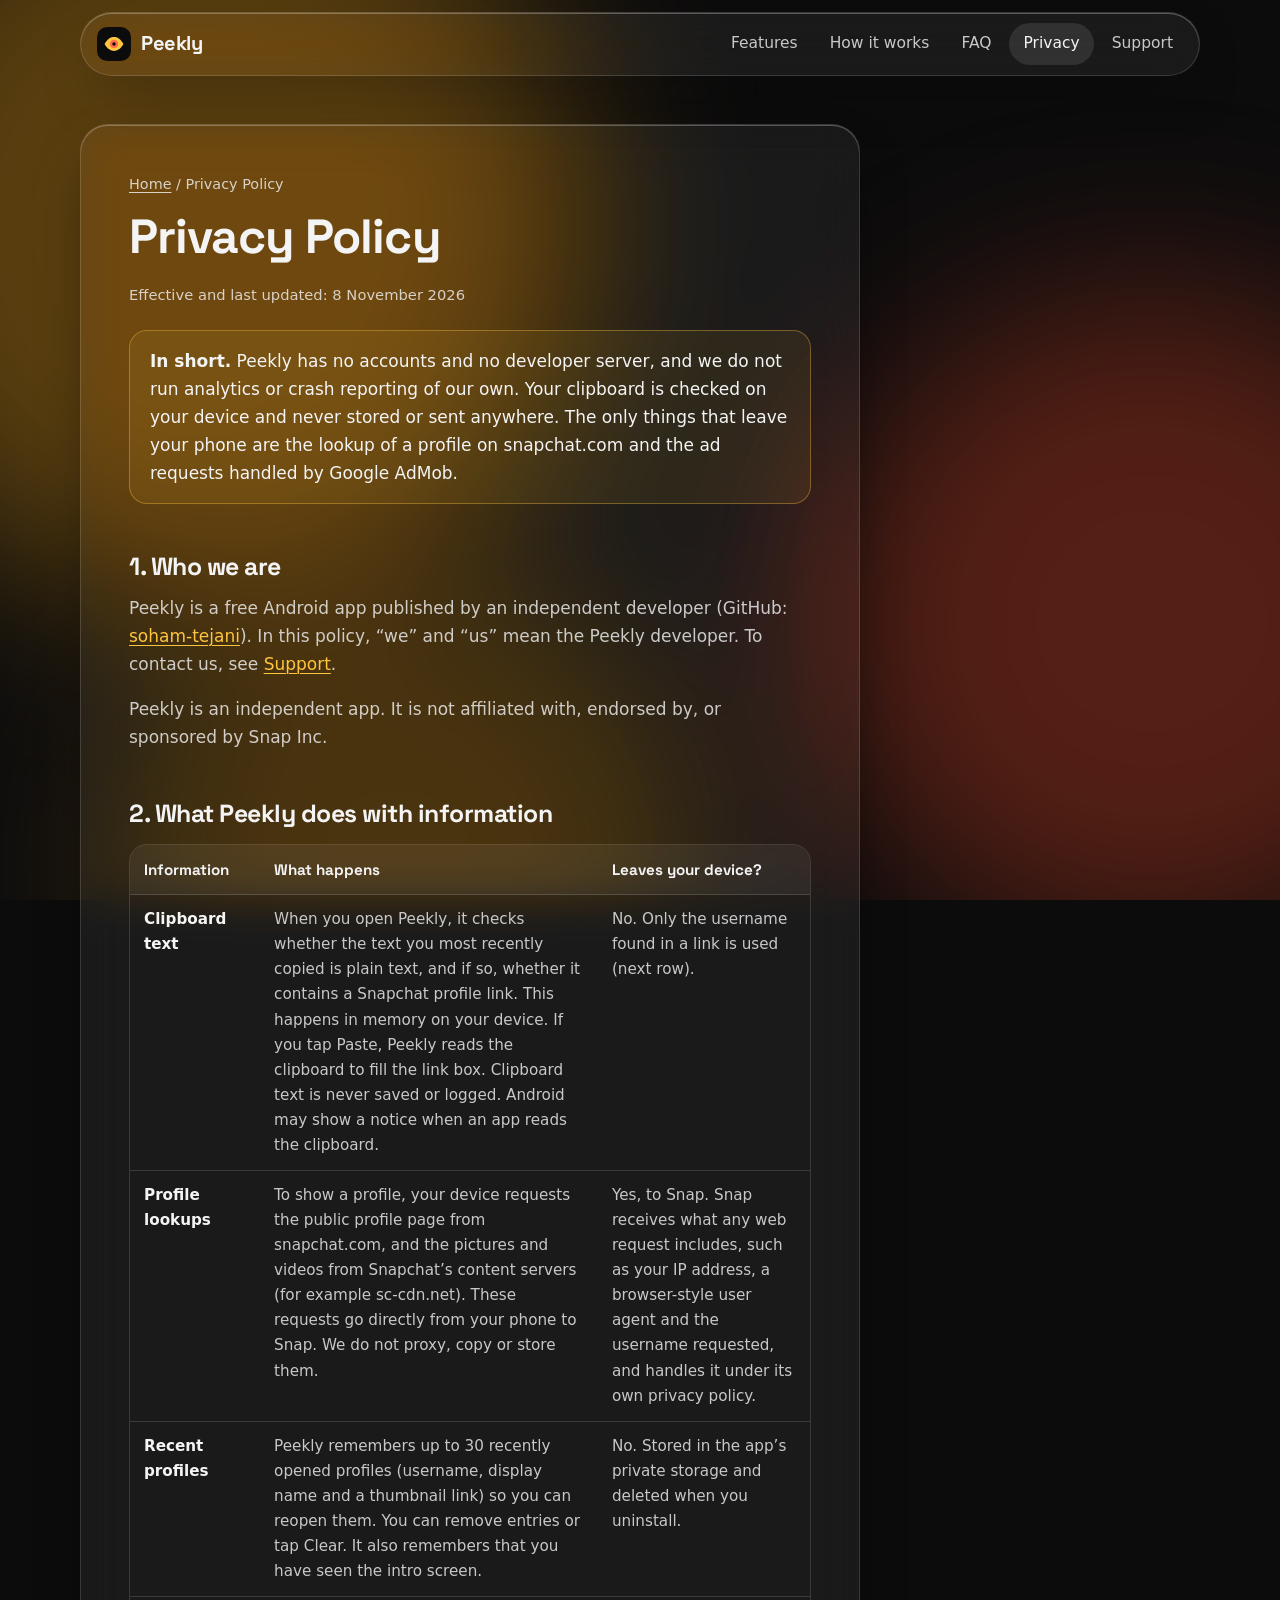
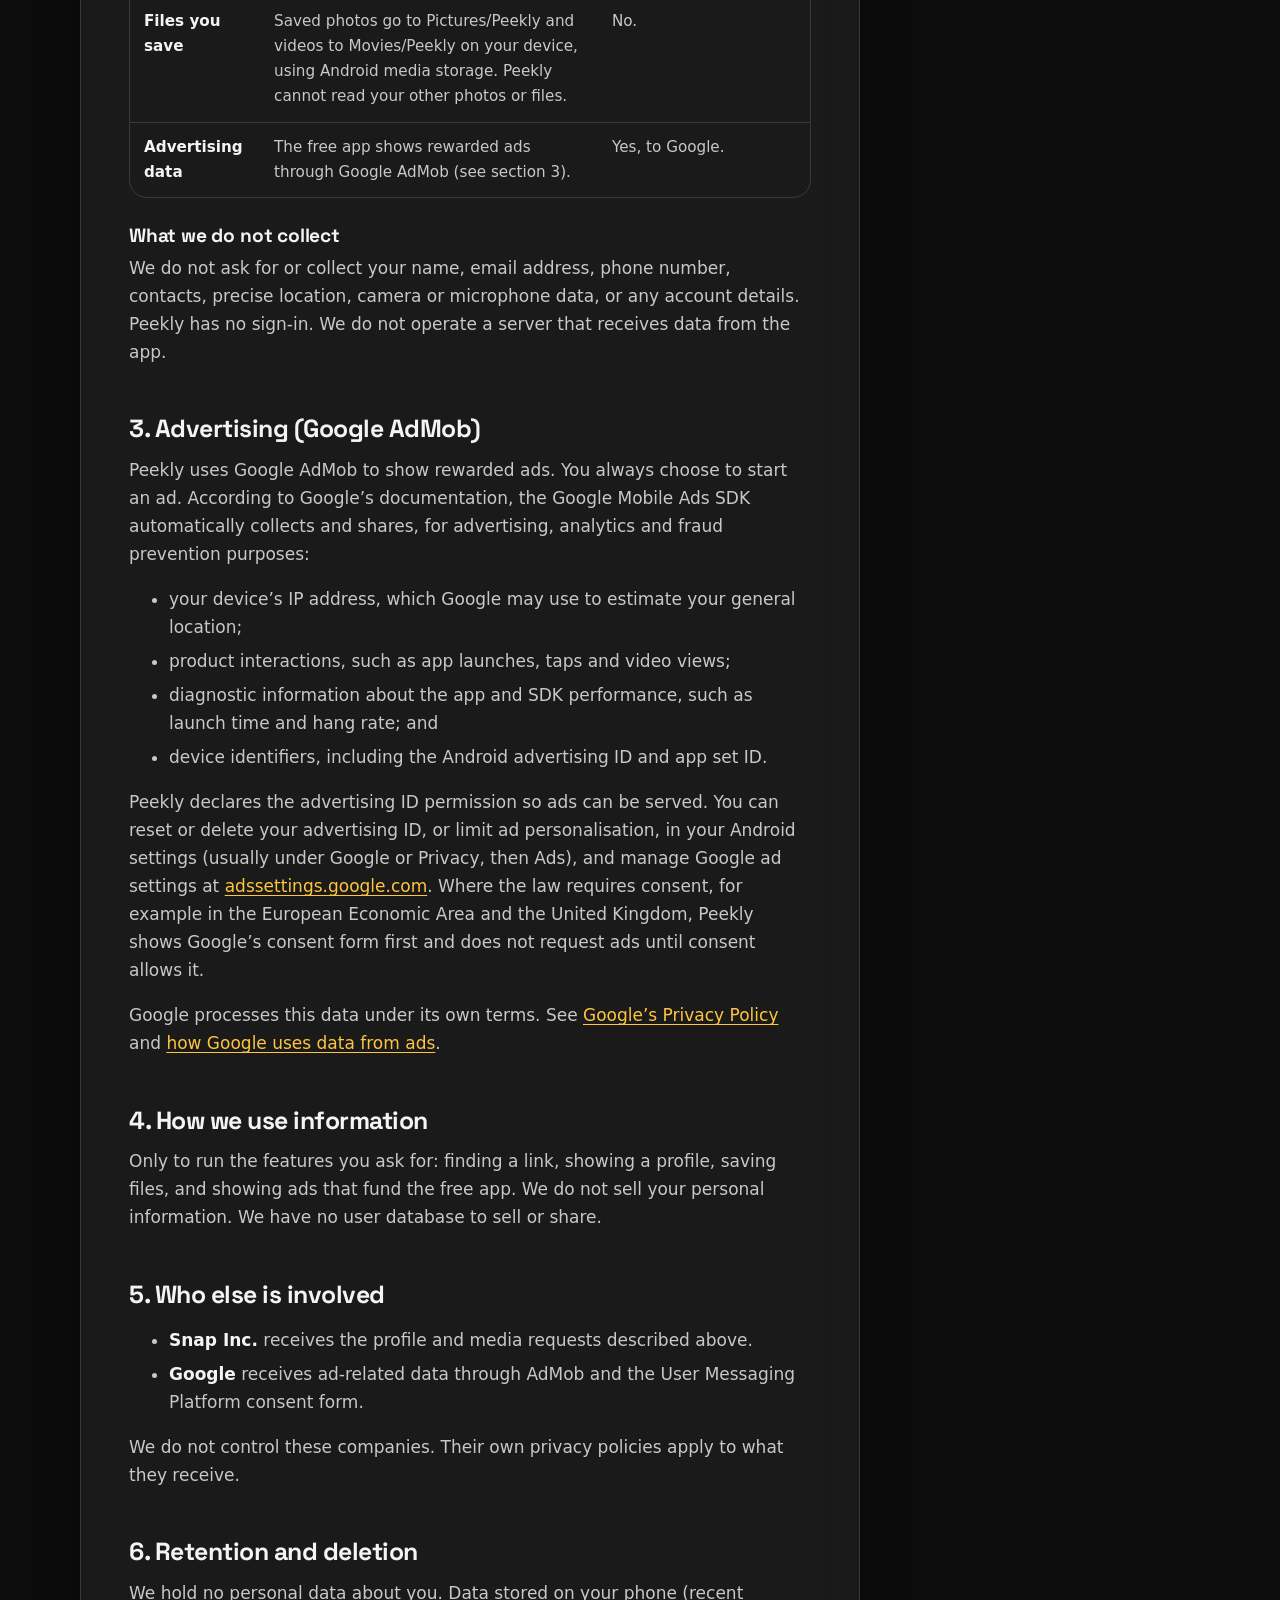
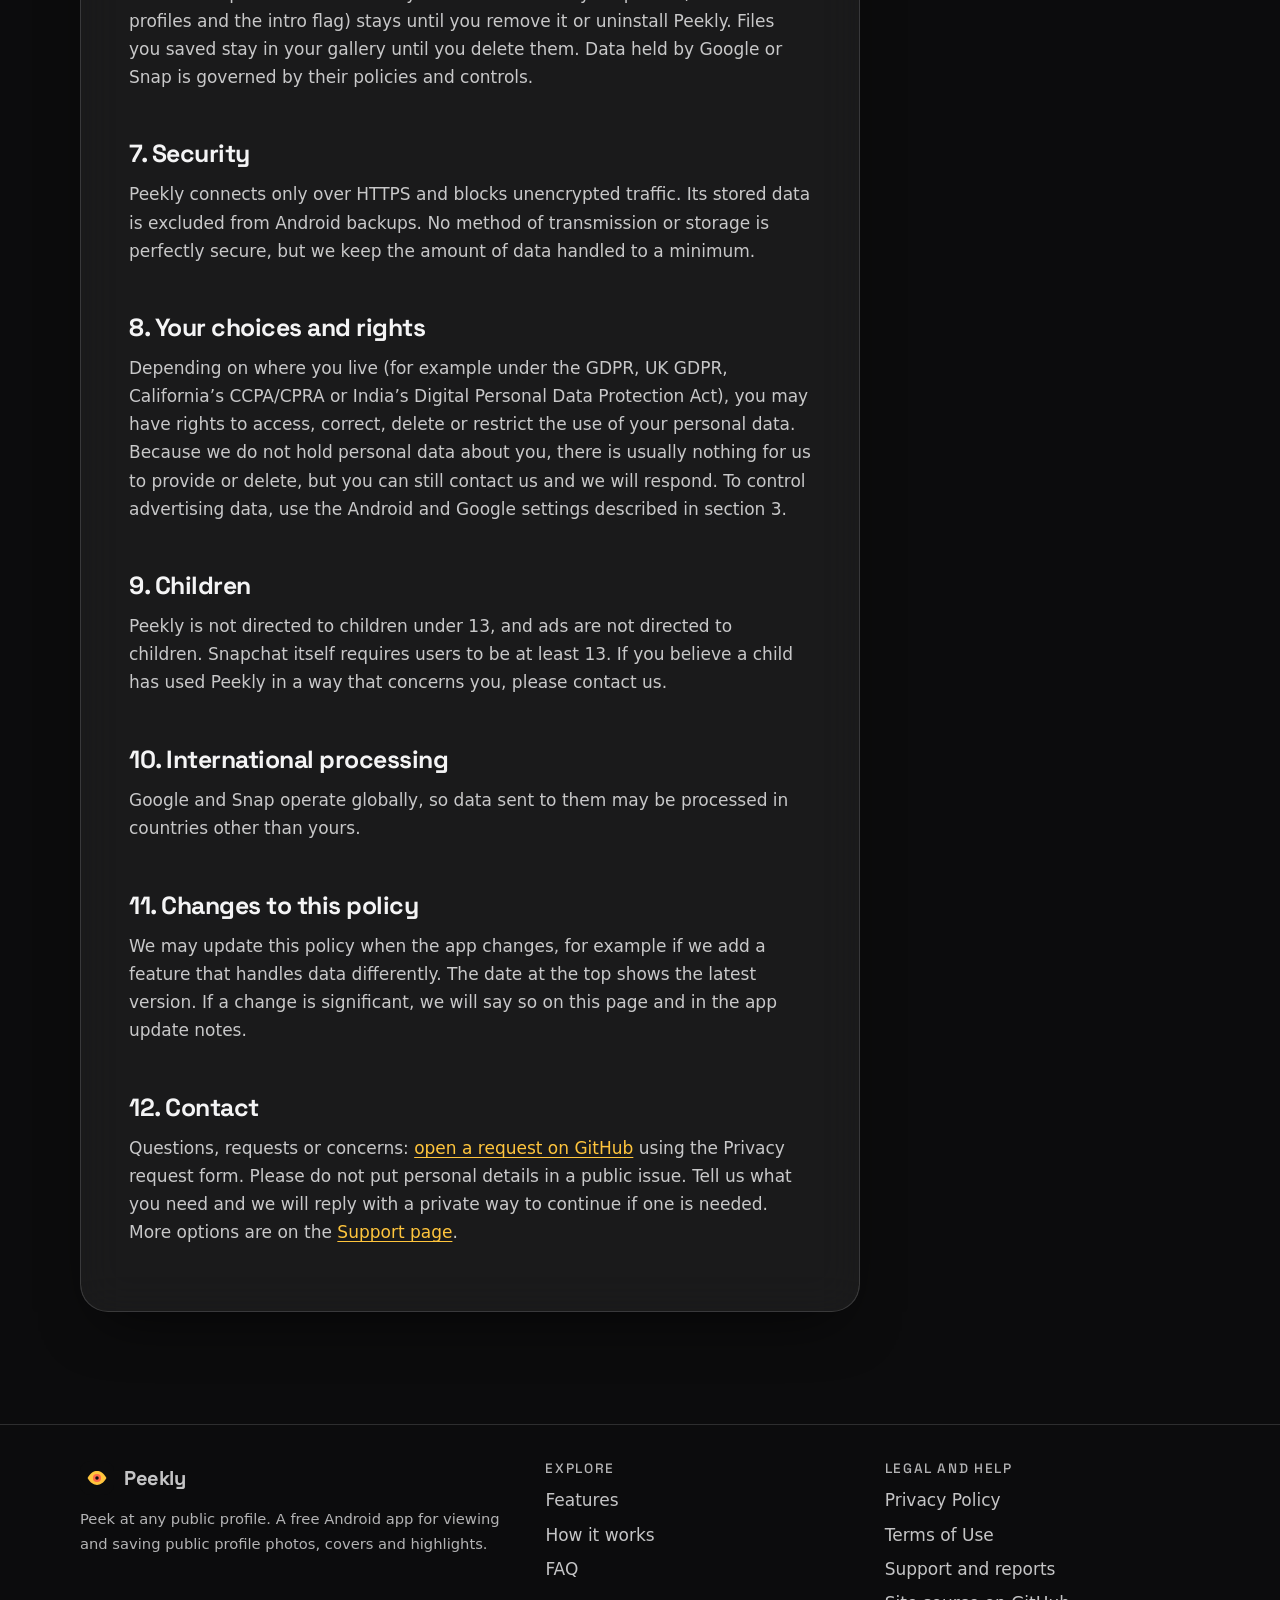
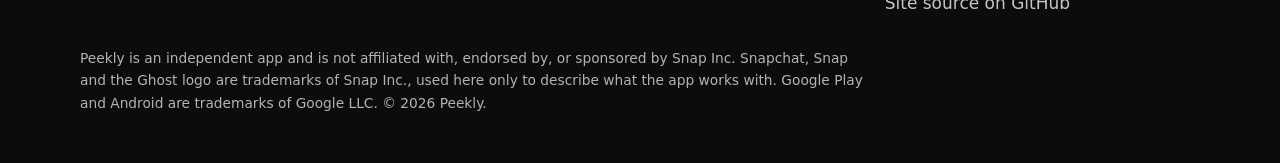
==== docs/privacy/index.html @ 074febdc "Add Peekly website, legal pages and Google Play helper files" ====
<!doctype html>
<html lang="en">
<head>
<meta charset="utf-8">
<meta name="viewport" content="width=device-width,initial-scale=1">
<title>Privacy Policy | Peekly</title>
<meta name="description" content="How Peekly handles your data: clipboard checks happen on your device, no accounts or developer server, and ads come from Google AdMob with consent where required.">
<link rel="canonical" href="https://soham-tejani.github.io/peekly/privacy/">
<meta name="robots" content="index,follow,max-image-preview:large">
<meta name="theme-color" content="#0c0c0d">
<meta name="color-scheme" content="dark">
<meta property="og:type" content="website">
<meta property="og:site_name" content="Peekly">
<meta property="og:title" content="Privacy Policy | Peekly">
<meta property="og:description" content="How Peekly handles your data: clipboard checks happen on your device, no accounts or developer server, and ads come from Google AdMob with consent where required.">
<meta property="og:url" content="https://soham-tejani.github.io/peekly/privacy/">
<meta property="og:image" content="https://soham-tejani.github.io/peekly/assets/img/og-image.png">
<meta property="og:image:width" content="1200">
<meta property="og:image:height" content="630">
<meta property="og:image:alt" content="Peekly app icon, an amber eye with a coral iris, on a dark glass background">
<meta property="og:locale" content="en_US">
<meta name="twitter:card" content="summary_large_image">
<meta name="twitter:title" content="Privacy Policy | Peekly">
<meta name="twitter:description" content="How Peekly handles your data: clipboard checks happen on your device, no accounts or developer server, and ads come from Google AdMob with consent where required.">
<meta name="twitter:image" content="https://soham-tejani.github.io/peekly/assets/img/og-image.png">
<meta name="twitter:image:alt" content="Peekly app icon, an amber eye with a coral iris, on a dark glass background">
<link rel="icon" href="../assets/img/favicon.svg" type="image/svg+xml">
<link rel="icon" href="../favicon.ico" sizes="48x48">
<link rel="apple-touch-icon" href="../assets/img/apple-touch-icon.png">
<link rel="manifest" href="../manifest.webmanifest">
<link rel="preload" href="../assets/fonts/space-grotesk.woff2" as="font" type="font/woff2" crossorigin>
<link rel="stylesheet" href="../assets/css/style.css">
<script type="application/ld+json">{"@context":"https://schema.org","@type":"BreadcrumbList","itemListElement":[{"@type":"ListItem","position":1,"name":"Peekly","item":"https://soham-tejani.github.io/peekly/"},{"@type":"ListItem","position":2,"name":"Privacy Policy","item":"https://soham-tejani.github.io/peekly/privacy/"}]}</script>
</head><body>
<a class="skip" href="#main">Skip to content</a>
<div class="aurora" aria-hidden="true"><i></i><i></i><i></i></div>
<header class="site-header">
<div class="wrap">
<nav class="nav glass" aria-label="Main">
<a class="brand" href="../"><img src="../assets/img/logo.svg" width="34" height="34" alt="">Peekly</a>
<button class="menu-btn" type="button" aria-expanded="false" aria-controls="menu">Menu</button>
<ul id="menu">
<li><a href="../#features">Features</a></li>
<li><a href="../#how">How it works</a></li>
<li><a href="../#faq">FAQ</a></li>
<li><a href="../privacy/" aria-current="page">Privacy</a></li>
<li><a href="../support/">Support</a></li>
</ul>
</nav>
</div>
</header>

<main id="main" class="page">
<div class="wrap">
<article class="prose glass">
<p class="crumbs"><a href="../">Home</a> / Privacy Policy</p>
<h1>Privacy Policy</h1>
<p class="meta">Effective and last updated: 8 November 2026</p>

<div class="note"><p><strong>In short.</strong> Peekly has no accounts and no developer server, and we do not run analytics or crash reporting of our own. Your clipboard is checked on your device and never stored or sent anywhere. The only things that leave your phone are the lookup of a profile on snapchat.com and the ad requests handled by Google AdMob.</p></div>

<h2>1. Who we are</h2>
<p>Peekly is a free Android app published by an independent developer (GitHub: <a href="https://github.com/soham-tejani" rel="noopener">soham-tejani</a>). In this policy, &ldquo;we&rdquo; and &ldquo;us&rdquo; mean the Peekly developer. To contact us, see <a href="../support/">Support</a>.</p>
<p>Peekly is an independent app. It is not affiliated with, endorsed by, or sponsored by Snap Inc.</p>

<h2>2. What Peekly does with information</h2>
<div class="tbl"><table>
<thead><tr><th scope="col">Information</th><th scope="col">What happens</th><th scope="col">Leaves your device?</th></tr></thead>
<tbody>
<tr><td><strong>Clipboard text</strong></td><td>When you open Peekly, it checks whether the text you most recently copied is plain text, and if so, whether it contains a Snapchat profile link. This happens in memory on your device. If you tap Paste, Peekly reads the clipboard to fill the link box. Clipboard text is never saved or logged. Android may show a notice when an app reads the clipboard.</td><td>No. Only the username found in a link is used (next row).</td></tr>
<tr><td><strong>Profile lookups</strong></td><td>To show a profile, your device requests the public profile page from snapchat.com, and the pictures and videos from Snapchat&rsquo;s content servers (for example sc-cdn.net). These requests go directly from your phone to Snap. We do not proxy, copy or store them.</td><td>Yes, to Snap. Snap receives what any web request includes, such as your IP address, a browser-style user agent and the username requested, and handles it under its own privacy policy.</td></tr>
<tr><td><strong>Recent profiles</strong></td><td>Peekly remembers up to 30 recently opened profiles (username, display name and a thumbnail link) so you can reopen them. You can remove entries or tap Clear. It also remembers that you have seen the intro screen.</td><td>No. Stored in the app&rsquo;s private storage and deleted when you uninstall.</td></tr>
<tr><td><strong>Files you save</strong></td><td>Saved photos go to Pictures/Peekly and videos to Movies/Peekly on your device, using Android media storage. Peekly cannot read your other photos or files.</td><td>No.</td></tr>
<tr><td><strong>Advertising data</strong></td><td>The free app shows rewarded ads through Google AdMob (see section 3).</td><td>Yes, to Google.</td></tr>
</tbody></table></div>

<h3>What we do not collect</h3>
<p>We do not ask for or collect your name, email address, phone number, contacts, precise location, camera or microphone data, or any account details. Peekly has no sign-in. We do not operate a server that receives data from the app.</p>

<h2>3. Advertising (Google AdMob)</h2>
<p>Peekly uses Google AdMob to show rewarded ads. You always choose to start an ad. According to Google&rsquo;s documentation, the Google Mobile Ads SDK automatically collects and shares, for advertising, analytics and fraud prevention purposes:</p>
<ul>
<li>your device&rsquo;s IP address, which Google may use to estimate your general location;</li>
<li>product interactions, such as app launches, taps and video views;</li>
<li>diagnostic information about the app and SDK performance, such as launch time and hang rate; and</li>
<li>device identifiers, including the Android advertising ID and app set ID.</li>
</ul>
<p>Peekly declares the advertising ID permission so ads can be served. You can reset or delete your advertising ID, or limit ad personalisation, in your Android settings (usually under Google or Privacy, then Ads), and manage Google ad settings at <a href="https://adssettings.google.com" rel="noopener">adssettings.google.com</a>. Where the law requires consent, for example in the European Economic Area and the United Kingdom, Peekly shows Google&rsquo;s consent form first and does not request ads until consent allows it.</p>
<p>Google processes this data under its own terms. See <a href="https://policies.google.com/privacy" rel="noopener">Google&rsquo;s Privacy Policy</a> and <a href="https://policies.google.com/technologies/ads" rel="noopener">how Google uses data from ads</a>.</p>

<h2>4. How we use information</h2>
<p>Only to run the features you ask for: finding a link, showing a profile, saving files, and showing ads that fund the free app. We do not sell your personal information. We have no user database to sell or share.</p>

<h2>5. Who else is involved</h2>
<ul>
<li><strong>Snap Inc.</strong> receives the profile and media requests described above.</li>
<li><strong>Google</strong> receives ad-related data through AdMob and the User Messaging Platform consent form.</li>
</ul>
<p>We do not control these companies. Their own privacy policies apply to what they receive.</p>

<h2>6. Retention and deletion</h2>
<p>We hold no personal data about you. Data stored on your phone (recent profiles and the intro flag) stays until you remove it or uninstall Peekly. Files you saved stay in your gallery until you delete them. Data held by Google or Snap is governed by their policies and controls.</p>

<h2>7. Security</h2>
<p>Peekly connects only over HTTPS and blocks unencrypted traffic. Its stored data is excluded from Android backups. No method of transmission or storage is perfectly secure, but we keep the amount of data handled to a minimum.</p>

<h2>8. Your choices and rights</h2>
<p>Depending on where you live (for example under the GDPR, UK GDPR, California&rsquo;s CCPA/CPRA or India&rsquo;s Digital Personal Data Protection Act), you may have rights to access, correct, delete or restrict the use of your personal data. Because we do not hold personal data about you, there is usually nothing for us to provide or delete, but you can still contact us and we will respond. To control advertising data, use the Android and Google settings described in section 3.</p>

<h2>9. Children</h2>
<p>Peekly is not directed to children under 13, and ads are not directed to children. Snapchat itself requires users to be at least 13. If you believe a child has used Peekly in a way that concerns you, please contact us.</p>

<h2>10. International processing</h2>
<p>Google and Snap operate globally, so data sent to them may be processed in countries other than yours.</p>

<h2>11. Changes to this policy</h2>
<p>We may update this policy when the app changes, for example if we add a feature that handles data differently. The date at the top shows the latest version. If a change is significant, we will say so on this page and in the app update notes.</p>

<h2>12. Contact</h2>
<p>Questions, requests or concerns: <a href="https://github.com/soham-tejani/peekly/issues/new?template=privacy-request.yml" rel="noopener">open a request on GitHub</a> using the Privacy request form. Please do not put personal details in a public issue. Tell us what you need and we will reply with a private way to continue if one is needed. More options are on the <a href="../support/">Support page</a>.</p>
</article>
</div>
</main>
<footer>
<div class="wrap foot">
<div>
<a class="brand" href="../"><img src="../assets/img/logo.svg" width="34" height="34" alt="">Peekly</a>
<p class="meta" style="margin-top:12px">Peek at any public profile. A free Android app for viewing and saving public profile photos, covers and highlights.</p>
</div>
<div>
<h2>Explore</h2>
<ul>
<li><a href="../#features">Features</a></li>
<li><a href="../#how">How it works</a></li>
<li><a href="../#faq">FAQ</a></li>
</ul>
</div>
<div>
<h2>Legal and help</h2>
<ul>
<li><a href="../privacy/">Privacy Policy</a></li>
<li><a href="../terms/">Terms of Use</a></li>
<li><a href="../support/">Support and reports</a></li>
<li><a href="https://github.com/soham-tejani/peekly" rel="noopener">Site source on GitHub</a></li>
</ul>
</div>
<p class="legal">Peekly is an independent app and is not affiliated with, endorsed by, or sponsored by Snap Inc. Snapchat, Snap and the Ghost logo are trademarks of Snap Inc., used here only to describe what the app works with. Google Play and Android are trademarks of Google LLC. &copy; 2026 Peekly.</p>
</div>
</footer>
<script src="../assets/js/main.js" defer></script>
</body>
</html>
---- docs/assets/css/style.css ----
@font-face{font-family:"Space Grotesk";src:url("../fonts/space-grotesk.woff2") format("woff2");font-weight:300 700;font-style:normal;font-display:swap}

:root{
  --bg:#0c0c0d;--tint:#18181a;--surface:#2a2a2d;
  --ink:#f4f4f5;--ink-2:rgba(244,244,245,.8);--ink-3:rgba(244,244,245,.72);--coral-text:#ffb8a5;
  --amber:#ffc53d;--amber-2:#ffd36b;--coral:#ff6b4a;--amber-deep:#7a5410;--coral-deep:#8f2f1b;
  --glass:rgba(255,255,255,.06);--glass-strong:rgba(255,255,255,.1);--edge:rgba(255,255,255,.14);--edge-hi:rgba(255,255,255,.28);
  --radius:28px;--radius-sm:18px;--max:1120px;
  --display:"Space Grotesk",ui-rounded,system-ui,-apple-system,"Segoe UI",Roboto,sans-serif;
  --body:system-ui,-apple-system,"Segoe UI",Roboto,"Helvetica Neue",Arial,sans-serif;
}
*,*::before,*::after{box-sizing:border-box}
html{color-scheme:dark;scroll-behavior:smooth;-webkit-text-size-adjust:100%;scroll-padding-top:96px}
body{margin:0;background:var(--bg);color:var(--ink);font-family:var(--body);font-size:17px;line-height:1.65;min-height:100vh;overflow-x:hidden}
img,svg{max-width:100%;display:block}
a{color:var(--amber);text-underline-offset:3px;text-decoration-thickness:1px}
a:hover{color:var(--amber-2)}
:focus-visible{outline:3px solid var(--amber);outline-offset:3px;border-radius:8px}
.skip{position:absolute;left:12px;top:-80px;background:var(--amber);color:#0c0c0d;padding:10px 16px;border-radius:12px;font-weight:600;z-index:100;text-decoration:none}
.skip:focus{top:12px}
.sr-only{position:absolute;width:1px;height:1px;overflow:hidden;clip:rect(0 0 0 0);white-space:nowrap}

/* aurora backdrop: same orbs as the app */
.aurora{position:fixed;inset:0;z-index:-1;overflow:hidden;background:var(--bg);pointer-events:none}
.aurora i{position:absolute;border-radius:50%;filter:blur(90px);opacity:.55}
.aurora i:nth-child(1){width:60vw;height:60vw;max-width:760px;max-height:760px;left:-14vw;top:-12vw;background:var(--amber-deep);opacity:.7}
.aurora i:nth-child(2){width:52vw;height:52vw;max-width:680px;max-height:680px;right:-16vw;top:32vh;background:var(--coral-deep);opacity:.55}
.aurora i:nth-child(3){width:46vw;height:46vw;max-width:600px;max-height:600px;left:8vw;bottom:-20vw;background:var(--amber-deep);opacity:.4}

.wrap{width:min(var(--max),100% - 40px);margin-inline:auto}
h1,h2,h3{font-family:var(--display);font-weight:700;line-height:1.12;letter-spacing:-.02em;margin:0}
h1{font-size:clamp(2.4rem,6.4vw,4.6rem)}
h2{font-size:clamp(1.7rem,3.8vw,2.6rem)}
h3{font-size:1.2rem;letter-spacing:-.01em}
p{margin:0 0 1em}
.lead{font-size:clamp(1.05rem,2vw,1.25rem);color:var(--ink-2);max-width:56ch}
.eyebrow{font-family:var(--display);font-weight:500;font-size:.85rem;letter-spacing:.14em;text-transform:uppercase;color:var(--coral-text);margin:0 0 .9rem}
.grad{background:linear-gradient(100deg,var(--amber),var(--coral));-webkit-background-clip:text;background-clip:text;color:transparent}

/* glass */
.glass{background:rgba(24,24,26,.92);border:1px solid var(--edge);border-radius:var(--radius);box-shadow:0 1px 0 var(--edge-hi) inset,0 24px 60px -24px rgba(0,0,0,.7)}
@supports ((-webkit-backdrop-filter:blur(1px)) or (backdrop-filter:blur(1px))){
  .glass{background:var(--glass);-webkit-backdrop-filter:blur(22px) saturate(150%);backdrop-filter:blur(22px) saturate(150%)}
}

/* header */
.site-header{position:sticky;top:12px;z-index:50;margin-top:12px}
.nav{display:flex;align-items:center;gap:20px;padding:10px 12px 10px 16px;border-radius:999px}
.brand{display:flex;align-items:center;gap:10px;font-family:var(--display);font-weight:700;font-size:1.25rem;color:var(--ink);text-decoration:none;letter-spacing:-.02em}
.brand img{width:34px;height:34px;border-radius:10px}
.nav ul{display:flex;gap:4px;list-style:none;margin:0 0 0 auto;padding:0}
.nav ul a{display:block;padding:8px 14px;border-radius:999px;color:var(--ink-2);text-decoration:none;font-size:.97rem}
.nav ul a:hover,.nav ul a[aria-current="page"]{background:var(--glass-strong);color:var(--ink)}
.menu-btn{display:none;margin-left:auto;background:var(--glass-strong);color:var(--ink);border:1px solid var(--edge);border-radius:999px;padding:8px 16px;font:inherit;font-size:.95rem;cursor:pointer}

/* buttons and chips */
.btn{display:inline-flex;align-items:center;gap:10px;padding:14px 26px;border-radius:999px;font-weight:600;font-size:1rem;text-decoration:none;border:1px solid var(--edge);color:var(--ink);background:var(--glass-strong);transition:transform .15s ease,background .15s ease}
.btn:hover{transform:translateY(-2px);background:rgba(255,255,255,.16);color:var(--ink)}
.btn.primary{background:linear-gradient(180deg,var(--amber-2),var(--amber));color:#0c0c0d;border-color:transparent}
.btn.primary:hover{background:linear-gradient(180deg,#ffe08f,var(--amber-2));color:#0c0c0d}
.soon{display:inline-flex;align-items:center;gap:8px;padding:14px 22px;border-radius:999px;border:1px dashed var(--edge-hi);color:var(--ink-2);font-weight:500}
.dot{width:9px;height:9px;border-radius:50%;background:var(--coral);box-shadow:0 0 0 4px rgba(255,107,74,.2)}
.chips{display:flex;flex-wrap:wrap;gap:10px;list-style:none;padding:0;margin:26px 0 0}
.chips li{padding:7px 14px;border-radius:999px;border:1px solid var(--edge);background:var(--glass);font-size:.9rem;color:var(--ink-2)}

/* hero */
.hero{display:grid;grid-template-columns:1.1fr .9fr;gap:48px;align-items:center;padding:72px 0 56px}
.cta{display:flex;flex-wrap:wrap;gap:14px;margin-top:30px}

/* phone mockup (illustrative, built in CSS) */
.phone{width:min(330px,100%);margin-inline:auto;aspect-ratio:9/18.4;border-radius:44px;padding:10px;background:#050506;border:1px solid var(--edge-hi);box-shadow:0 40px 90px -30px rgba(255,107,74,.35),0 0 0 6px rgba(255,255,255,.03)}
.screen{position:relative;height:100%;border-radius:36px;overflow:hidden;background:var(--bg);padding:20px 16px;display:flex;flex-direction:column;align-items:center;gap:12px;font-size:13px}
.screen .orb{position:absolute;border-radius:50%;filter:blur(40px)}
.screen .o1{width:220px;height:220px;left:-60px;top:-50px;background:var(--amber-deep);opacity:.85}
.screen .o2{width:200px;height:200px;right:-70px;bottom:40px;background:var(--coral-deep);opacity:.7}
.screen>*:not(.orb){position:relative}
.bar{align-self:stretch;display:flex;align-items:center;gap:10px;font-family:var(--display);font-weight:700;font-size:15px}
.bar b{width:30px;height:30px;border-radius:50%;border:1px solid var(--edge-hi);background:var(--glass-strong);display:grid;place-items:center;font-weight:400}
.dp{width:112px;height:112px;border-radius:50%;padding:6px;border:2px solid var(--edge-hi);background:var(--glass)}
.dp span{display:block;width:100%;height:100%;border-radius:50%;background:radial-gradient(circle at 35% 30%,var(--amber-2),var(--coral) 70%,var(--coral-deep))}
.screen .name{font-family:var(--display);font-weight:700;font-size:19px;line-height:1.1;margin-top:2px}
.screen .handle{color:var(--ink-2);font-size:12px;margin-top:-6px}
.watch{align-self:stretch;text-align:center;padding:12px;border-radius:999px;background:linear-gradient(180deg,var(--amber-2),var(--amber));color:#0c0c0d;font-weight:600;font-size:13px}
.hint{color:var(--ink-3);font-size:11px;margin-top:-4px}
.cover{align-self:stretch;flex:1;min-height:0;border-radius:20px;border:1px solid var(--edge);background:linear-gradient(160deg,rgba(255,255,255,.1),rgba(255,255,255,.02));display:grid;place-items:center}
.cover svg{width:34px;height:34px;opacity:.85}
.hl{align-self:stretch;display:flex;gap:8px}
.hl i{flex:1;height:44px;border-radius:12px;border:1px solid var(--edge);background:var(--glass-strong)}
.caption{text-align:center;color:var(--ink-3);font-size:.8rem;margin-top:14px}

/* sections */
section{padding:56px 0}
.head{max-width:62ch;margin-bottom:34px}
.grid{display:grid;gap:18px;grid-template-columns:repeat(3,minmax(0,1fr))}
@media (max-width:980px){.grid{grid-template-columns:repeat(2,minmax(0,1fr))}}
@media (max-width:620px){.grid{grid-template-columns:minmax(0,1fr)}}
.card{padding:26px;border-radius:var(--radius-sm)}
.card h3{margin:14px 0 8px}
.card p{margin:0;color:var(--ink-2);font-size:.98rem}
.ico{width:46px;height:46px;border-radius:14px;display:grid;place-items:center;background:linear-gradient(135deg,rgba(255,197,61,.22),rgba(255,107,74,.22));border:1px solid var(--edge)}
.ico svg{width:24px;height:24px;stroke:var(--amber);fill:none;stroke-width:1.8;stroke-linecap:round;stroke-linejoin:round}
.steps{counter-reset:s;display:grid;gap:18px;grid-template-columns:repeat(auto-fit,minmax(240px,1fr));list-style:none;padding:0;margin:0}
.steps li{counter-increment:s;padding:26px;border-radius:var(--radius-sm)}
.steps li::before{content:counter(s);display:grid;place-items:center;width:40px;height:40px;border-radius:50%;background:var(--amber);color:#0c0c0d;font-family:var(--display);font-weight:700;margin-bottom:14px}
.steps h3{margin-bottom:6px}.steps p{margin:0;color:var(--ink-2);font-size:.98rem}
.split{display:grid;gap:22px;grid-template-columns:1fr 1fr}
.panel{padding:32px;border-radius:var(--radius)}
.panel ul{margin:12px 0 0;padding-left:1.2em;color:var(--ink-2)}
.panel li{margin:6px 0}

/* faq */
.faq{display:grid;gap:12px;max-width:820px}
.faq details{border-radius:var(--radius-sm);padding:0 22px}
.faq summary{cursor:pointer;list-style:none;padding:18px 0;font-weight:600;font-family:var(--display);font-size:1.08rem;display:flex;justify-content:space-between;gap:16px}
.faq summary::-webkit-details-marker{display:none}
.faq summary::after{content:"+";color:var(--amber);font-size:1.4rem;line-height:1}
.faq details[open] summary::after{content:"\2212"}
.faq details p{color:var(--ink-2);padding-bottom:18px;margin:0}

/* prose pages */
.page{padding:48px 0 72px}
.prose{max-width:780px;padding:clamp(24px,5vw,48px)}
.prose h1{font-size:clamp(2rem,5vw,3rem);margin-bottom:.4em}
.prose h2{font-size:1.55rem;margin:2em 0 .5em}
.prose h3{margin:1.4em 0 .4em}
.prose p,.prose li{color:var(--ink-2)}
.prose li{margin:.35em 0}
.prose strong{color:var(--ink)}
.meta{color:var(--ink-3);font-size:.92rem}
.note{border:1px solid rgba(255,197,61,.35);background:rgba(255,197,61,.08);border-radius:var(--radius-sm);padding:16px 20px;margin:22px 0;color:var(--ink)}
.note p{color:var(--ink);margin:0}
.tbl{overflow-x:auto;margin:16px 0;border:1px solid var(--edge);border-radius:var(--radius-sm)}
table{border-collapse:collapse;width:100%;font-size:.95rem;min-width:560px}
th,td{text-align:left;padding:12px 14px;border-bottom:1px solid var(--edge);vertical-align:top;color:var(--ink-2)}
th{color:var(--ink);font-family:var(--display);background:var(--glass)}
tr:last-child td{border-bottom:0}
.crumbs{font-size:.9rem;color:var(--ink-3);margin-bottom:14px}
.crumbs a{color:var(--ink-2)}

/* footer */
footer{margin-top:40px;padding:36px 0 48px;border-top:1px solid var(--edge)}
.foot{display:grid;gap:24px;grid-template-columns:1.4fr 1fr 1fr}
.foot h2{font-size:.85rem;letter-spacing:.12em;text-transform:uppercase;color:var(--ink-3);margin-bottom:10px;font-weight:500}
.foot ul{list-style:none;margin:0;padding:0}.foot li{margin:6px 0}
.foot a{color:var(--ink-2);text-decoration:none}.foot a:hover{color:var(--amber)}
.legal{grid-column:1/-1;color:var(--ink-3);font-size:.86rem;max-width:90ch;margin:0}

.reveal{opacity:1;transform:none}
.js .reveal{opacity:0;transform:translateY(18px);transition:opacity .6s ease,transform .6s ease}
.js .reveal.in{opacity:1;transform:none}
@media (prefers-reduced-motion:reduce){html{scroll-behavior:auto}.js .reveal{opacity:1;transform:none;transition:none}.btn{transition:none}}

@media (max-width:860px){
  .hero{grid-template-columns:1fr;padding-top:40px;gap:36px}
  .split,.foot{grid-template-columns:1fr}
  .menu-btn{display:block}
  .nav{flex-wrap:wrap;border-radius:26px}
  .nav ul{display:none;flex-direction:column;width:100%;margin:6px 0 4px}
  .nav.open ul{display:flex}
  .nav ul a{padding:12px 14px}
}
@media (max-width:420px){body{font-size:16px}.btn,.soon{width:100%;justify-content:center}}
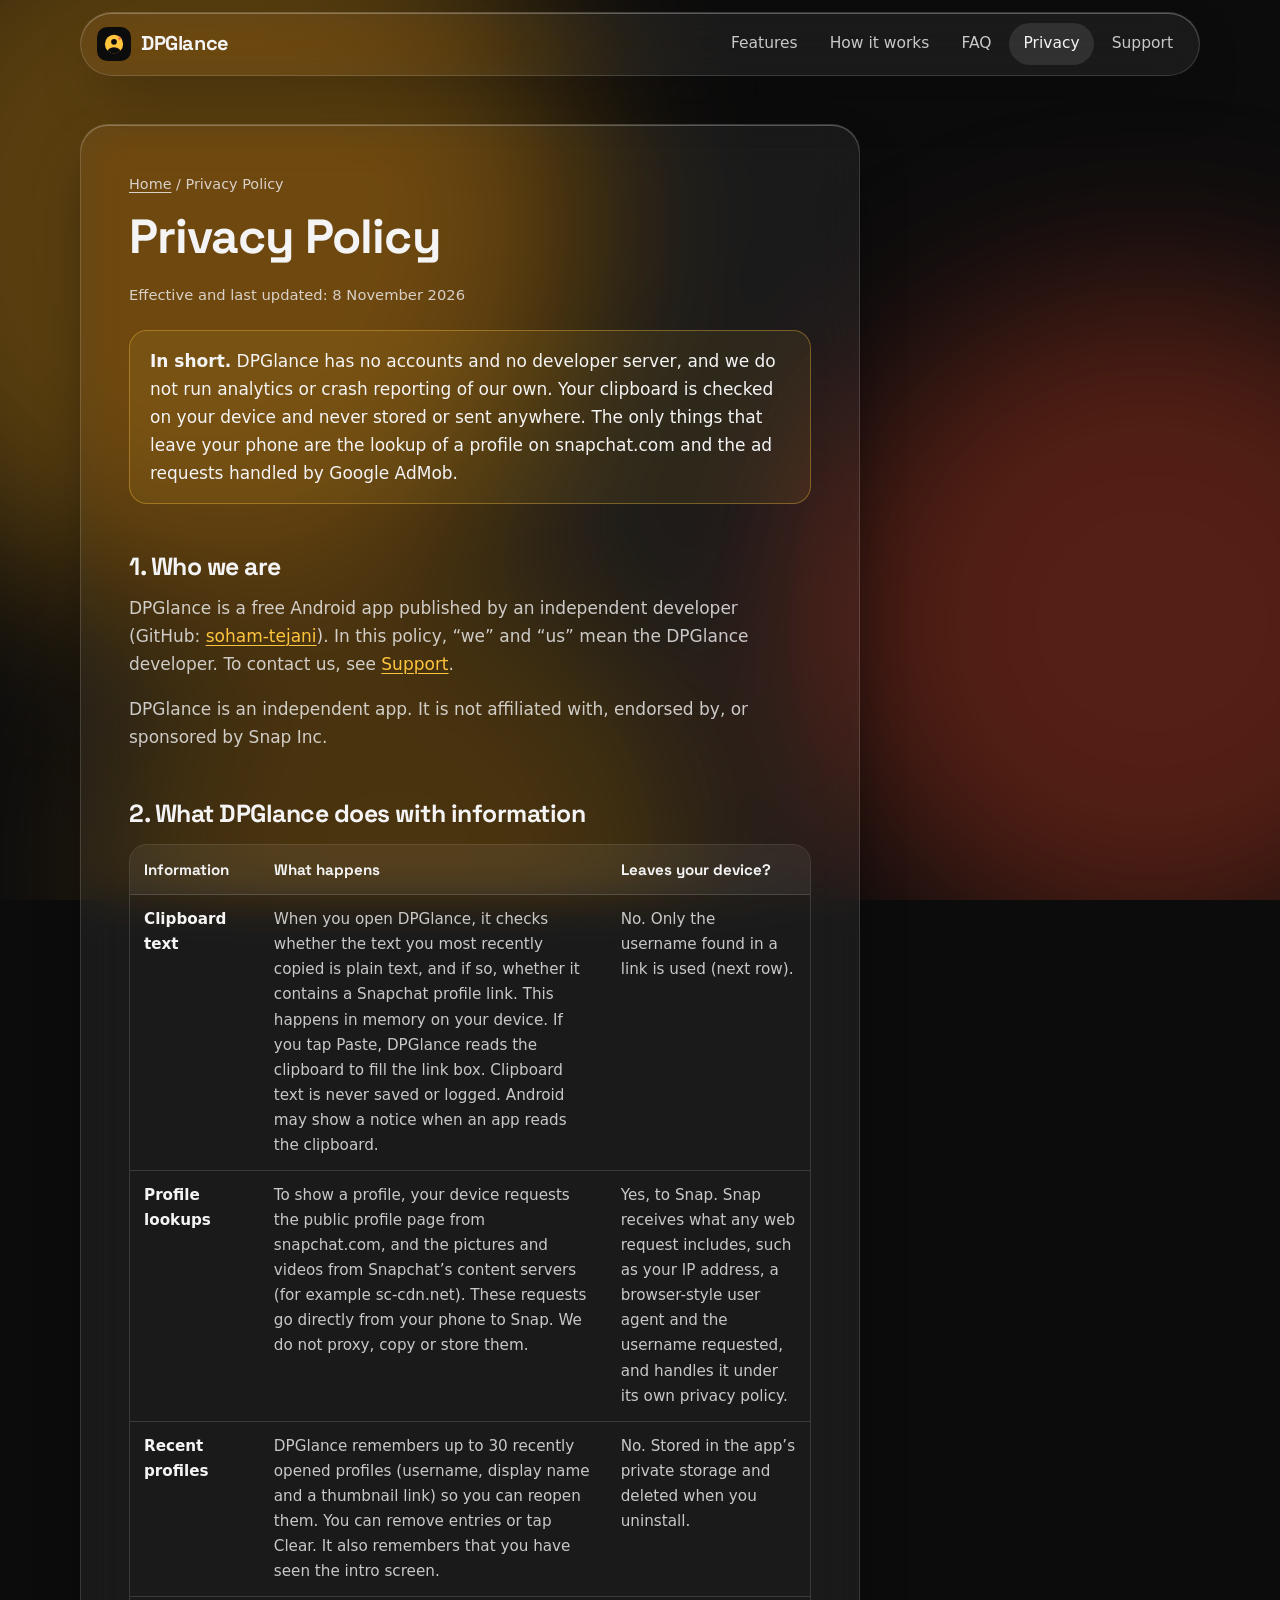
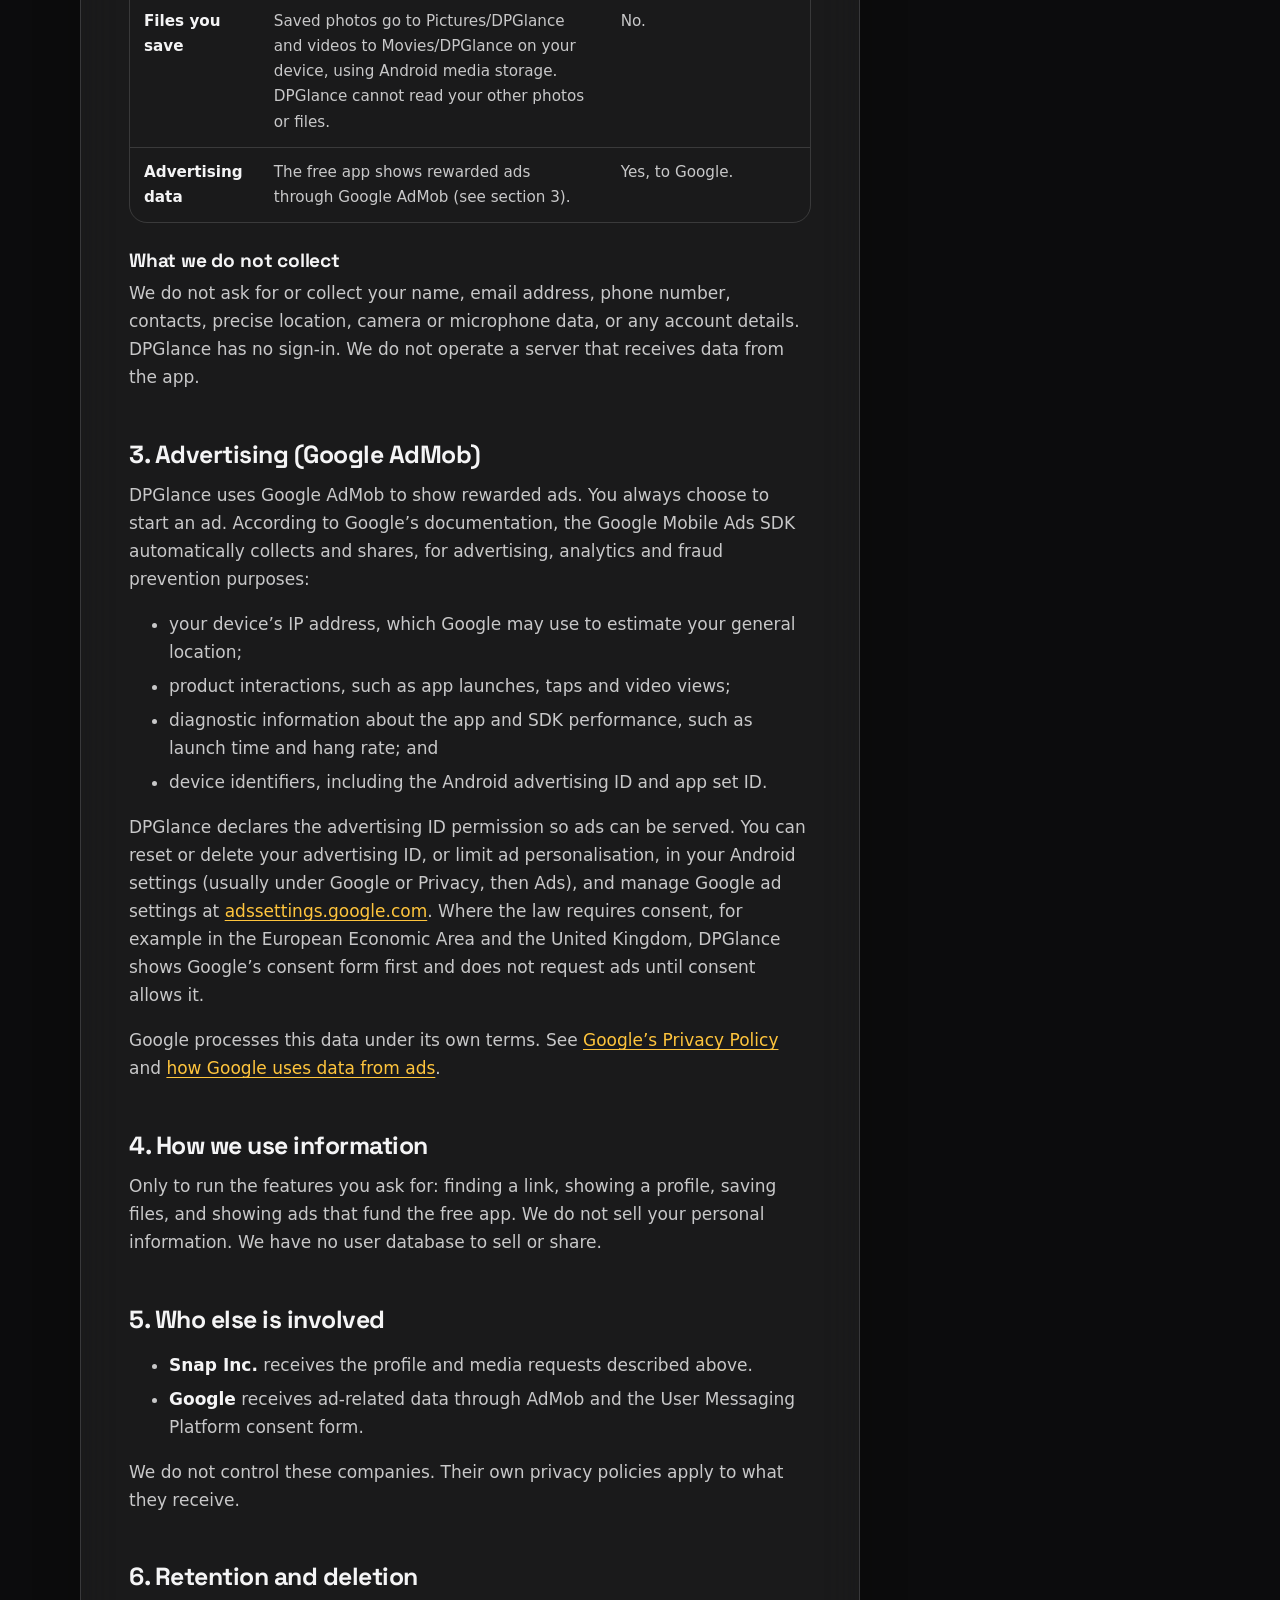
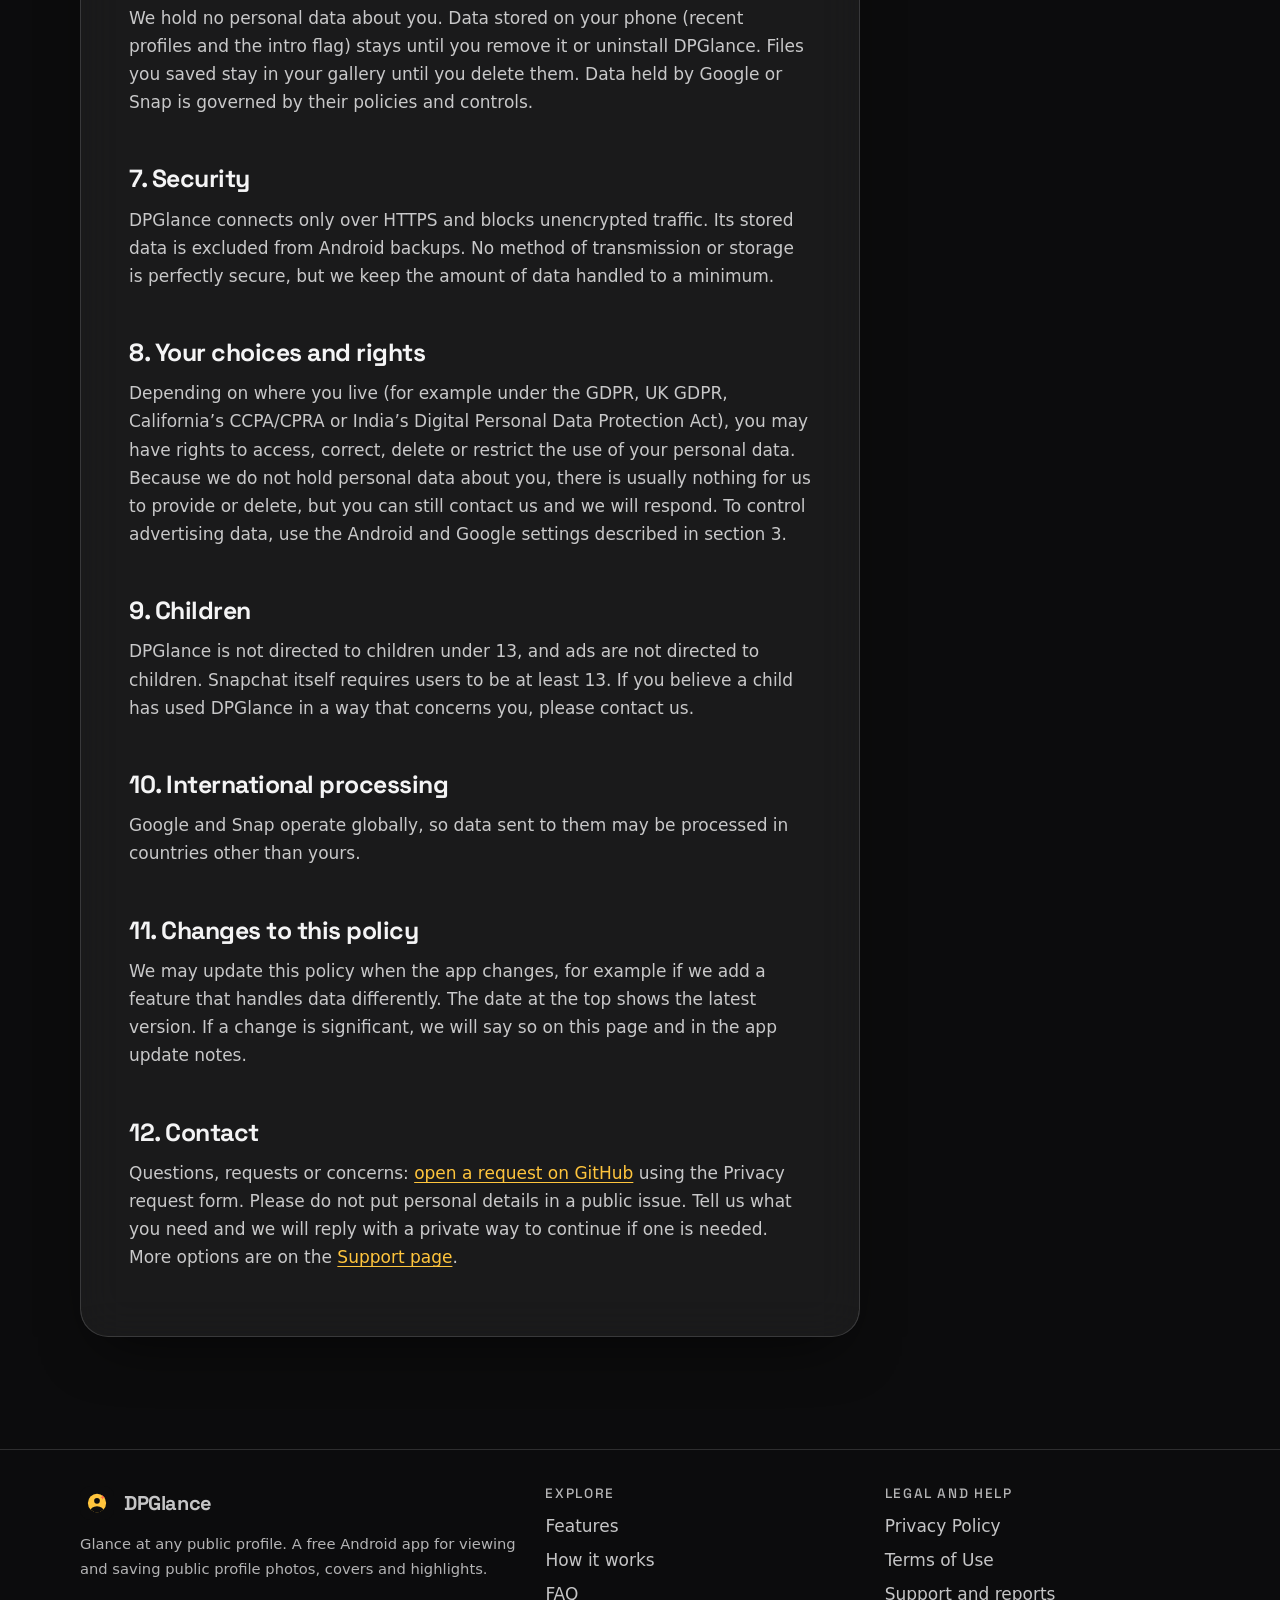
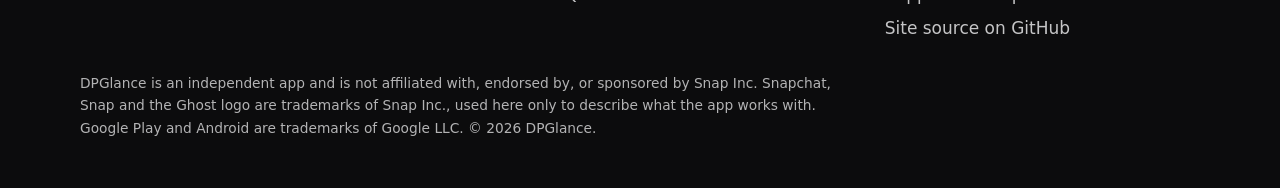
==== commit 4d897f5a: "Rename the app and site from Peekly to DPGlance" ====
--- a/docs/privacy/index.html
+++ b/docs/privacy/index.html
@@ -3,41 +3,41 @@
 <head>
 <meta charset="utf-8">
 <meta name="viewport" content="width=device-width,initial-scale=1">
-<title>Privacy Policy | Peekly</title>
-<meta name="description" content="How Peekly handles your data: clipboard checks happen on your device, no accounts or developer server, and ads come from Google AdMob with consent where required.">
-<link rel="canonical" href="https://soham-tejani.github.io/peekly/privacy/">
+<title>Privacy Policy | DPGlance</title>
+<meta name="description" content="How DPGlance handles your data: clipboard checks happen on your device, no accounts or developer server, and ads come from Google AdMob with consent where required.">
+<link rel="canonical" href="https://soham-tejani.github.io/dpglance/privacy/">
 <meta name="robots" content="index,follow,max-image-preview:large">
 <meta name="theme-color" content="#0c0c0d">
 <meta name="color-scheme" content="dark">
 <meta property="og:type" content="website">
-<meta property="og:site_name" content="Peekly">
-<meta property="og:title" content="Privacy Policy | Peekly">
-<meta property="og:description" content="How Peekly handles your data: clipboard checks happen on your device, no accounts or developer server, and ads come from Google AdMob with consent where required.">
-<meta property="og:url" content="https://soham-tejani.github.io/peekly/privacy/">
-<meta property="og:image" content="https://soham-tejani.github.io/peekly/assets/img/og-image.png">
+<meta property="og:site_name" content="DPGlance">
+<meta property="og:title" content="Privacy Policy | DPGlance">
+<meta property="og:description" content="How DPGlance handles your data: clipboard checks happen on your device, no accounts or developer server, and ads come from Google AdMob with consent where required.">
+<meta property="og:url" content="https://soham-tejani.github.io/dpglance/privacy/">
+<meta property="og:image" content="https://soham-tejani.github.io/dpglance/assets/img/og-image.png">
 <meta property="og:image:width" content="1200">
 <meta property="og:image:height" content="630">
-<meta property="og:image:alt" content="Peekly app icon, an amber eye with a coral iris, on a dark glass background">
+<meta property="og:image:alt" content="DPGlance app icon, an amber profile avatar with a coral sparkle, on a dark glass background">
 <meta property="og:locale" content="en_US">
 <meta name="twitter:card" content="summary_large_image">
-<meta name="twitter:title" content="Privacy Policy | Peekly">
-<meta name="twitter:description" content="How Peekly handles your data: clipboard checks happen on your device, no accounts or developer server, and ads come from Google AdMob with consent where required.">
-<meta name="twitter:image" content="https://soham-tejani.github.io/peekly/assets/img/og-image.png">
-<meta name="twitter:image:alt" content="Peekly app icon, an amber eye with a coral iris, on a dark glass background">
+<meta name="twitter:title" content="Privacy Policy | DPGlance">
+<meta name="twitter:description" content="How DPGlance handles your data: clipboard checks happen on your device, no accounts or developer server, and ads come from Google AdMob with consent where required.">
+<meta name="twitter:image" content="https://soham-tejani.github.io/dpglance/assets/img/og-image.png">
+<meta name="twitter:image:alt" content="DPGlance app icon, an amber profile avatar with a coral sparkle, on a dark glass background">
 <link rel="icon" href="../assets/img/favicon.svg" type="image/svg+xml">
 <link rel="icon" href="../favicon.ico" sizes="48x48">
 <link rel="apple-touch-icon" href="../assets/img/apple-touch-icon.png">
 <link rel="manifest" href="../manifest.webmanifest">
 <link rel="preload" href="../assets/fonts/space-grotesk.woff2" as="font" type="font/woff2" crossorigin>
 <link rel="stylesheet" href="../assets/css/style.css">
-<script type="application/ld+json">{"@context":"https://schema.org","@type":"BreadcrumbList","itemListElement":[{"@type":"ListItem","position":1,"name":"Peekly","item":"https://soham-tejani.github.io/peekly/"},{"@type":"ListItem","position":2,"name":"Privacy Policy","item":"https://soham-tejani.github.io/peekly/privacy/"}]}</script>
+<script type="application/ld+json">{"@context":"https://schema.org","@type":"BreadcrumbList","itemListElement":[{"@type":"ListItem","position":1,"name":"DPGlance","item":"https://soham-tejani.github.io/dpglance/"},{"@type":"ListItem","position":2,"name":"Privacy Policy","item":"https://soham-tejani.github.io/dpglance/privacy/"}]}</script>
 </head><body>
 <a class="skip" href="#main">Skip to content</a>
 <div class="aurora" aria-hidden="true"><i></i><i></i><i></i></div>
 <header class="site-header">
 <div class="wrap">
 <nav class="nav glass" aria-label="Main">
-<a class="brand" href="../"><img src="../assets/img/logo.svg" width="34" height="34" alt="">Peekly</a>
+<a class="brand" href="../"><img src="../assets/img/logo.svg" width="34" height="34" alt="">DPGlance</a>
 <button class="menu-btn" type="button" aria-expanded="false" aria-controls="menu">Menu</button>
 <ul id="menu">
 <li><a href="../#features">Features</a></li>
@@ -57,35 +57,35 @@
 <h1>Privacy Policy</h1>
 <p class="meta">Effective and last updated: 8 November 2026</p>
 
-<div class="note"><p><strong>In short.</strong> Peekly has no accounts and no developer server, and we do not run analytics or crash reporting of our own. Your clipboard is checked on your device and never stored or sent anywhere. The only things that leave your phone are the lookup of a profile on snapchat.com and the ad requests handled by Google AdMob.</p></div>
+<div class="note"><p><strong>In short.</strong> DPGlance has no accounts and no developer server, and we do not run analytics or crash reporting of our own. Your clipboard is checked on your device and never stored or sent anywhere. The only things that leave your phone are the lookup of a profile on snapchat.com and the ad requests handled by Google AdMob.</p></div>
 
 <h2>1. Who we are</h2>
-<p>Peekly is a free Android app published by an independent developer (GitHub: <a href="https://github.com/soham-tejani" rel="noopener">soham-tejani</a>). In this policy, &ldquo;we&rdquo; and &ldquo;us&rdquo; mean the Peekly developer. To contact us, see <a href="../support/">Support</a>.</p>
-<p>Peekly is an independent app. It is not affiliated with, endorsed by, or sponsored by Snap Inc.</p>
+<p>DPGlance is a free Android app published by an independent developer (GitHub: <a href="https://github.com/soham-tejani" rel="noopener">soham-tejani</a>). In this policy, &ldquo;we&rdquo; and &ldquo;us&rdquo; mean the DPGlance developer. To contact us, see <a href="../support/">Support</a>.</p>
+<p>DPGlance is an independent app. It is not affiliated with, endorsed by, or sponsored by Snap Inc.</p>
 
-<h2>2. What Peekly does with information</h2>
+<h2>2. What DPGlance does with information</h2>
 <div class="tbl"><table>
 <thead><tr><th scope="col">Information</th><th scope="col">What happens</th><th scope="col">Leaves your device?</th></tr></thead>
 <tbody>
-<tr><td><strong>Clipboard text</strong></td><td>When you open Peekly, it checks whether the text you most recently copied is plain text, and if so, whether it contains a Snapchat profile link. This happens in memory on your device. If you tap Paste, Peekly reads the clipboard to fill the link box. Clipboard text is never saved or logged. Android may show a notice when an app reads the clipboard.</td><td>No. Only the username found in a link is used (next row).</td></tr>
+<tr><td><strong>Clipboard text</strong></td><td>When you open DPGlance, it checks whether the text you most recently copied is plain text, and if so, whether it contains a Snapchat profile link. This happens in memory on your device. If you tap Paste, DPGlance reads the clipboard to fill the link box. Clipboard text is never saved or logged. Android may show a notice when an app reads the clipboard.</td><td>No. Only the username found in a link is used (next row).</td></tr>
 <tr><td><strong>Profile lookups</strong></td><td>To show a profile, your device requests the public profile page from snapchat.com, and the pictures and videos from Snapchat&rsquo;s content servers (for example sc-cdn.net). These requests go directly from your phone to Snap. We do not proxy, copy or store them.</td><td>Yes, to Snap. Snap receives what any web request includes, such as your IP address, a browser-style user agent and the username requested, and handles it under its own privacy policy.</td></tr>
-<tr><td><strong>Recent profiles</strong></td><td>Peekly remembers up to 30 recently opened profiles (username, display name and a thumbnail link) so you can reopen them. You can remove entries or tap Clear. It also remembers that you have seen the intro screen.</td><td>No. Stored in the app&rsquo;s private storage and deleted when you uninstall.</td></tr>
-<tr><td><strong>Files you save</strong></td><td>Saved photos go to Pictures/Peekly and videos to Movies/Peekly on your device, using Android media storage. Peekly cannot read your other photos or files.</td><td>No.</td></tr>
+<tr><td><strong>Recent profiles</strong></td><td>DPGlance remembers up to 30 recently opened profiles (username, display name and a thumbnail link) so you can reopen them. You can remove entries or tap Clear. It also remembers that you have seen the intro screen.</td><td>No. Stored in the app&rsquo;s private storage and deleted when you uninstall.</td></tr>
+<tr><td><strong>Files you save</strong></td><td>Saved photos go to Pictures/DPGlance and videos to Movies/DPGlance on your device, using Android media storage. DPGlance cannot read your other photos or files.</td><td>No.</td></tr>
 <tr><td><strong>Advertising data</strong></td><td>The free app shows rewarded ads through Google AdMob (see section 3).</td><td>Yes, to Google.</td></tr>
 </tbody></table></div>
 
 <h3>What we do not collect</h3>
-<p>We do not ask for or collect your name, email address, phone number, contacts, precise location, camera or microphone data, or any account details. Peekly has no sign-in. We do not operate a server that receives data from the app.</p>
+<p>We do not ask for or collect your name, email address, phone number, contacts, precise location, camera or microphone data, or any account details. DPGlance has no sign-in. We do not operate a server that receives data from the app.</p>
 
 <h2>3. Advertising (Google AdMob)</h2>
-<p>Peekly uses Google AdMob to show rewarded ads. You always choose to start an ad. According to Google&rsquo;s documentation, the Google Mobile Ads SDK automatically collects and shares, for advertising, analytics and fraud prevention purposes:</p>
+<p>DPGlance uses Google AdMob to show rewarded ads. You always choose to start an ad. According to Google&rsquo;s documentation, the Google Mobile Ads SDK automatically collects and shares, for advertising, analytics and fraud prevention purposes:</p>
 <ul>
 <li>your device&rsquo;s IP address, which Google may use to estimate your general location;</li>
 <li>product interactions, such as app launches, taps and video views;</li>
 <li>diagnostic information about the app and SDK performance, such as launch time and hang rate; and</li>
 <li>device identifiers, including the Android advertising ID and app set ID.</li>
 </ul>
-<p>Peekly declares the advertising ID permission so ads can be served. You can reset or delete your advertising ID, or limit ad personalisation, in your Android settings (usually under Google or Privacy, then Ads), and manage Google ad settings at <a href="https://adssettings.google.com" rel="noopener">adssettings.google.com</a>. Where the law requires consent, for example in the European Economic Area and the United Kingdom, Peekly shows Google&rsquo;s consent form first and does not request ads until consent allows it.</p>
+<p>DPGlance declares the advertising ID permission so ads can be served. You can reset or delete your advertising ID, or limit ad personalisation, in your Android settings (usually under Google or Privacy, then Ads), and manage Google ad settings at <a href="https://adssettings.google.com" rel="noopener">adssettings.google.com</a>. Where the law requires consent, for example in the European Economic Area and the United Kingdom, DPGlance shows Google&rsquo;s consent form first and does not request ads until consent allows it.</p>
 <p>Google processes this data under its own terms. See <a href="https://policies.google.com/privacy" rel="noopener">Google&rsquo;s Privacy Policy</a> and <a href="https://policies.google.com/technologies/ads" rel="noopener">how Google uses data from ads</a>.</p>
 
 <h2>4. How we use information</h2>
@@ -99,16 +99,16 @@
 <p>We do not control these companies. Their own privacy policies apply to what they receive.</p>
 
 <h2>6. Retention and deletion</h2>
-<p>We hold no personal data about you. Data stored on your phone (recent profiles and the intro flag) stays until you remove it or uninstall Peekly. Files you saved stay in your gallery until you delete them. Data held by Google or Snap is governed by their policies and controls.</p>
+<p>We hold no personal data about you. Data stored on your phone (recent profiles and the intro flag) stays until you remove it or uninstall DPGlance. Files you saved stay in your gallery until you delete them. Data held by Google or Snap is governed by their policies and controls.</p>
 
 <h2>7. Security</h2>
-<p>Peekly connects only over HTTPS and blocks unencrypted traffic. Its stored data is excluded from Android backups. No method of transmission or storage is perfectly secure, but we keep the amount of data handled to a minimum.</p>
+<p>DPGlance connects only over HTTPS and blocks unencrypted traffic. Its stored data is excluded from Android backups. No method of transmission or storage is perfectly secure, but we keep the amount of data handled to a minimum.</p>
 
 <h2>8. Your choices and rights</h2>
 <p>Depending on where you live (for example under the GDPR, UK GDPR, California&rsquo;s CCPA/CPRA or India&rsquo;s Digital Personal Data Protection Act), you may have rights to access, correct, delete or restrict the use of your personal data. Because we do not hold personal data about you, there is usually nothing for us to provide or delete, but you can still contact us and we will respond. To control advertising data, use the Android and Google settings described in section 3.</p>
 
 <h2>9. Children</h2>
-<p>Peekly is not directed to children under 13, and ads are not directed to children. Snapchat itself requires users to be at least 13. If you believe a child has used Peekly in a way that concerns you, please contact us.</p>
+<p>DPGlance is not directed to children under 13, and ads are not directed to children. Snapchat itself requires users to be at least 13. If you believe a child has used DPGlance in a way that concerns you, please contact us.</p>
 
 <h2>10. International processing</h2>
 <p>Google and Snap operate globally, so data sent to them may be processed in countries other than yours.</p>
@@ -117,15 +117,15 @@
 <p>We may update this policy when the app changes, for example if we add a feature that handles data differently. The date at the top shows the latest version. If a change is significant, we will say so on this page and in the app update notes.</p>
 
 <h2>12. Contact</h2>
-<p>Questions, requests or concerns: <a href="https://github.com/soham-tejani/peekly/issues/new?template=privacy-request.yml" rel="noopener">open a request on GitHub</a> using the Privacy request form. Please do not put personal details in a public issue. Tell us what you need and we will reply with a private way to continue if one is needed. More options are on the <a href="../support/">Support page</a>.</p>
+<p>Questions, requests or concerns: <a href="https://github.com/soham-tejani/dpglance/issues/new?template=privacy-request.yml" rel="noopener">open a request on GitHub</a> using the Privacy request form. Please do not put personal details in a public issue. Tell us what you need and we will reply with a private way to continue if one is needed. More options are on the <a href="../support/">Support page</a>.</p>
 </article>
 </div>
 </main>
 <footer>
 <div class="wrap foot">
 <div>
-<a class="brand" href="../"><img src="../assets/img/logo.svg" width="34" height="34" alt="">Peekly</a>
-<p class="meta" style="margin-top:12px">Peek at any public profile. A free Android app for viewing and saving public profile photos, covers and highlights.</p>
+<a class="brand" href="../"><img src="../assets/img/logo.svg" width="34" height="34" alt="">DPGlance</a>
+<p class="meta" style="margin-top:12px">Glance at any public profile. A free Android app for viewing and saving public profile photos, covers and highlights.</p>
 </div>
 <div>
 <h2>Explore</h2>
@@ -141,10 +141,10 @@
 <li><a href="../privacy/">Privacy Policy</a></li>
 <li><a href="../terms/">Terms of Use</a></li>
 <li><a href="../support/">Support and reports</a></li>
-<li><a href="https://github.com/soham-tejani/peekly" rel="noopener">Site source on GitHub</a></li>
+<li><a href="https://github.com/soham-tejani/dpglance" rel="noopener">Site source on GitHub</a></li>
 </ul>
 </div>
-<p class="legal">Peekly is an independent app and is not affiliated with, endorsed by, or sponsored by Snap Inc. Snapchat, Snap and the Ghost logo are trademarks of Snap Inc., used here only to describe what the app works with. Google Play and Android are trademarks of Google LLC. &copy; 2026 Peekly.</p>
+<p class="legal">DPGlance is an independent app and is not affiliated with, endorsed by, or sponsored by Snap Inc. Snapchat, Snap and the Ghost logo are trademarks of Snap Inc., used here only to describe what the app works with. Google Play and Android are trademarks of Google LLC. &copy; 2026 DPGlance.</p>
 </div>
 </footer>
 <script src="../assets/js/main.js" defer></script>
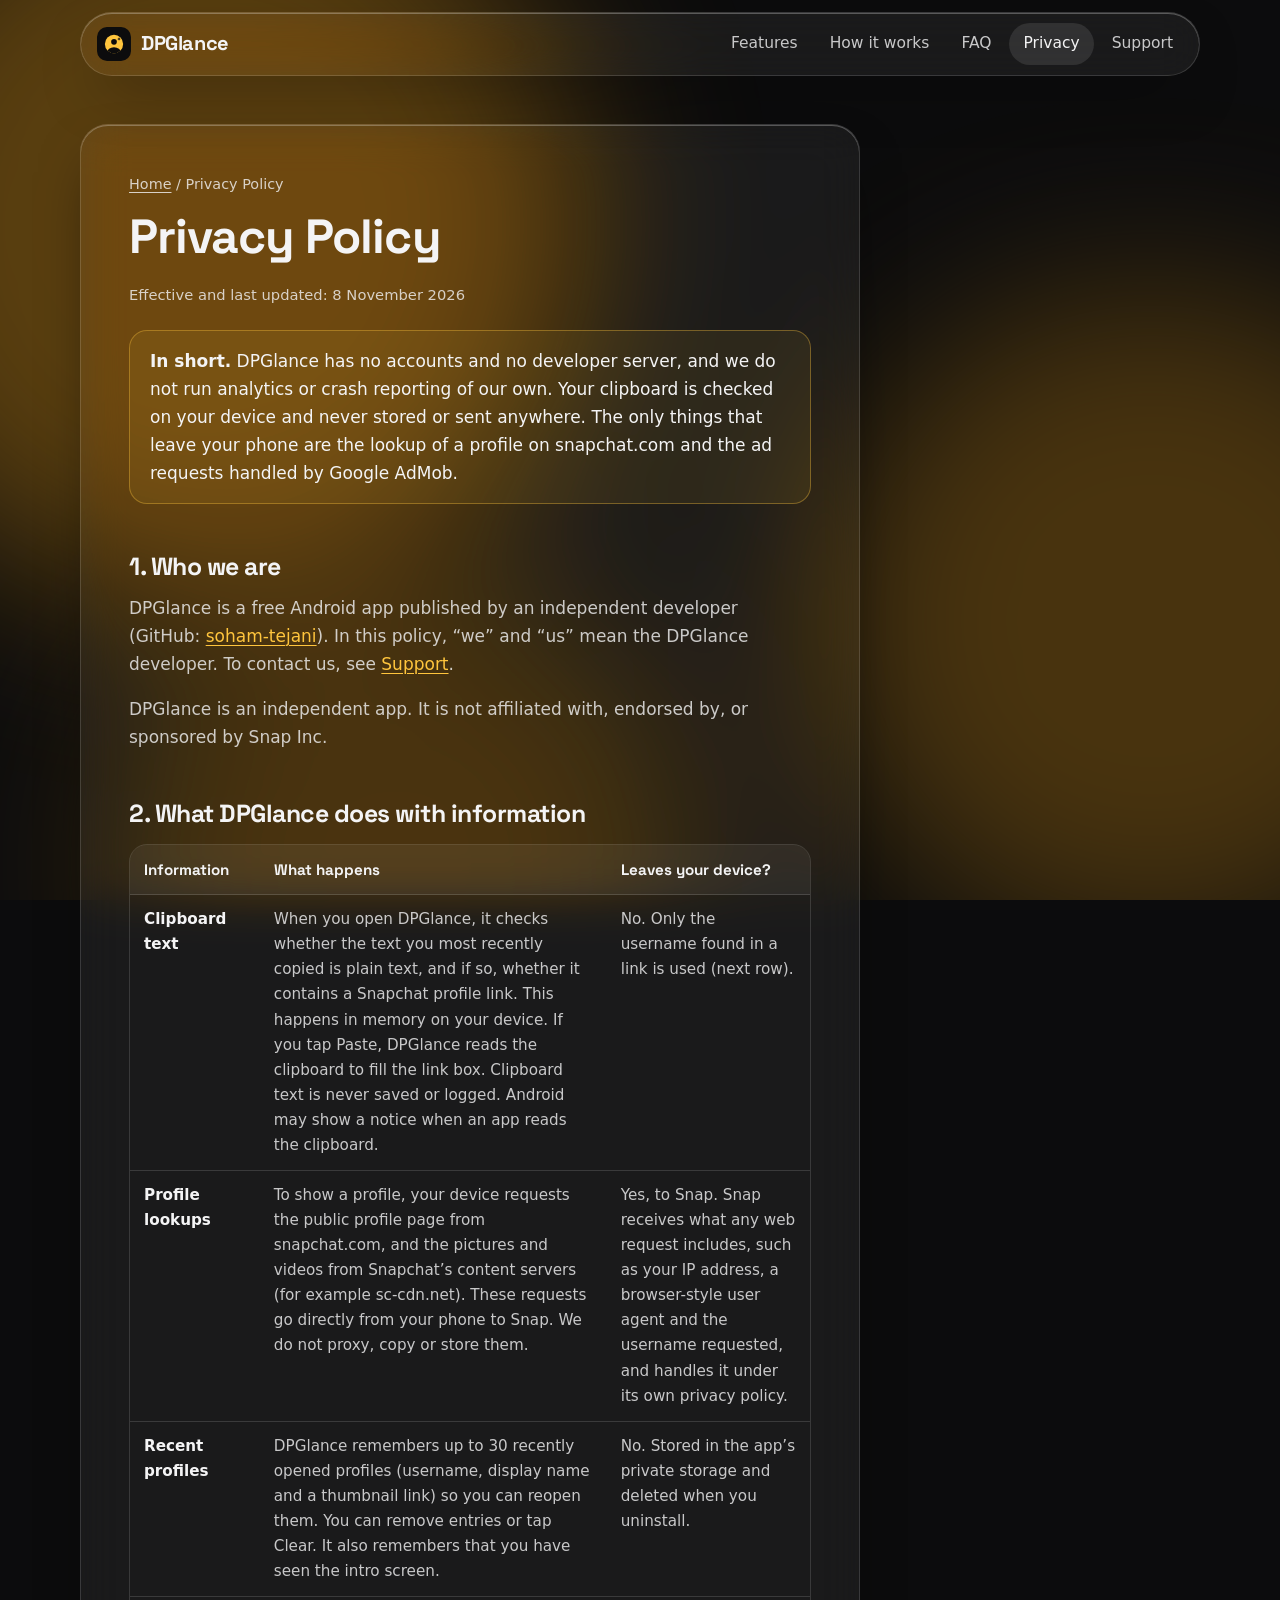
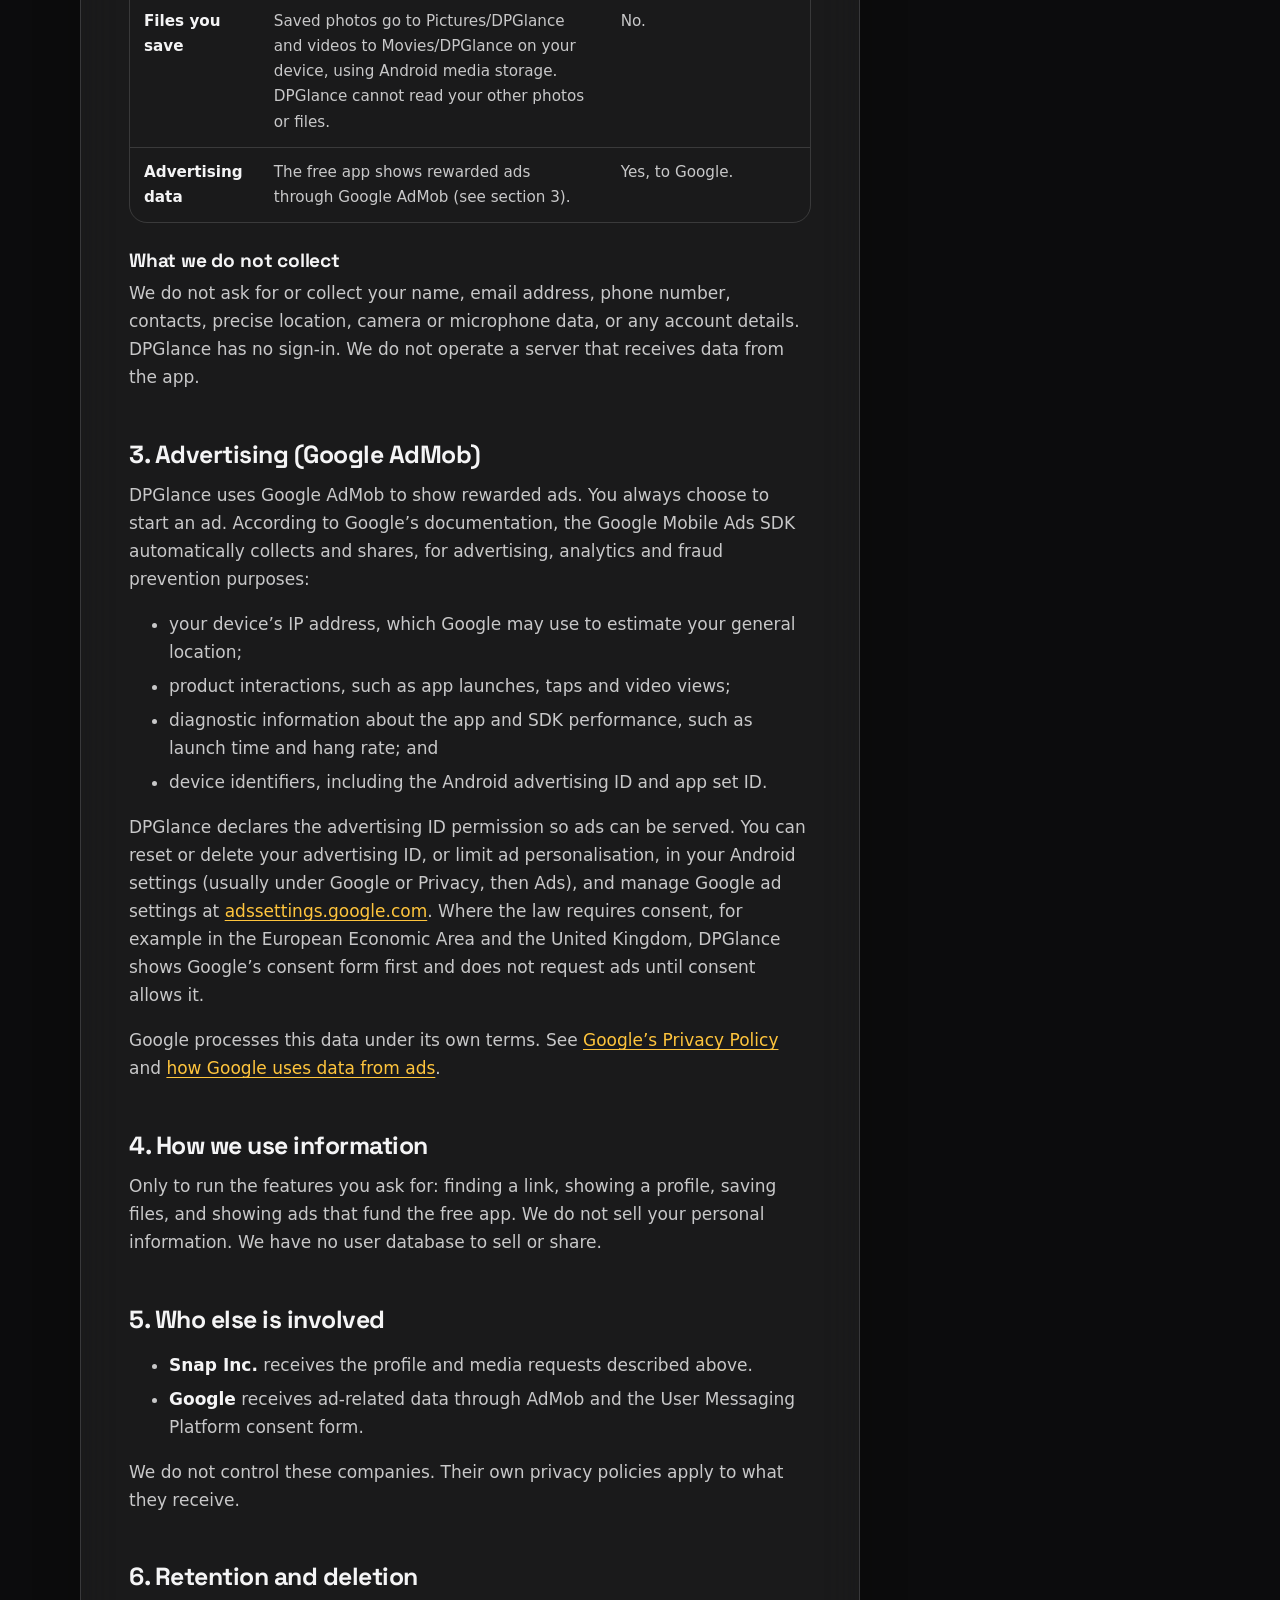
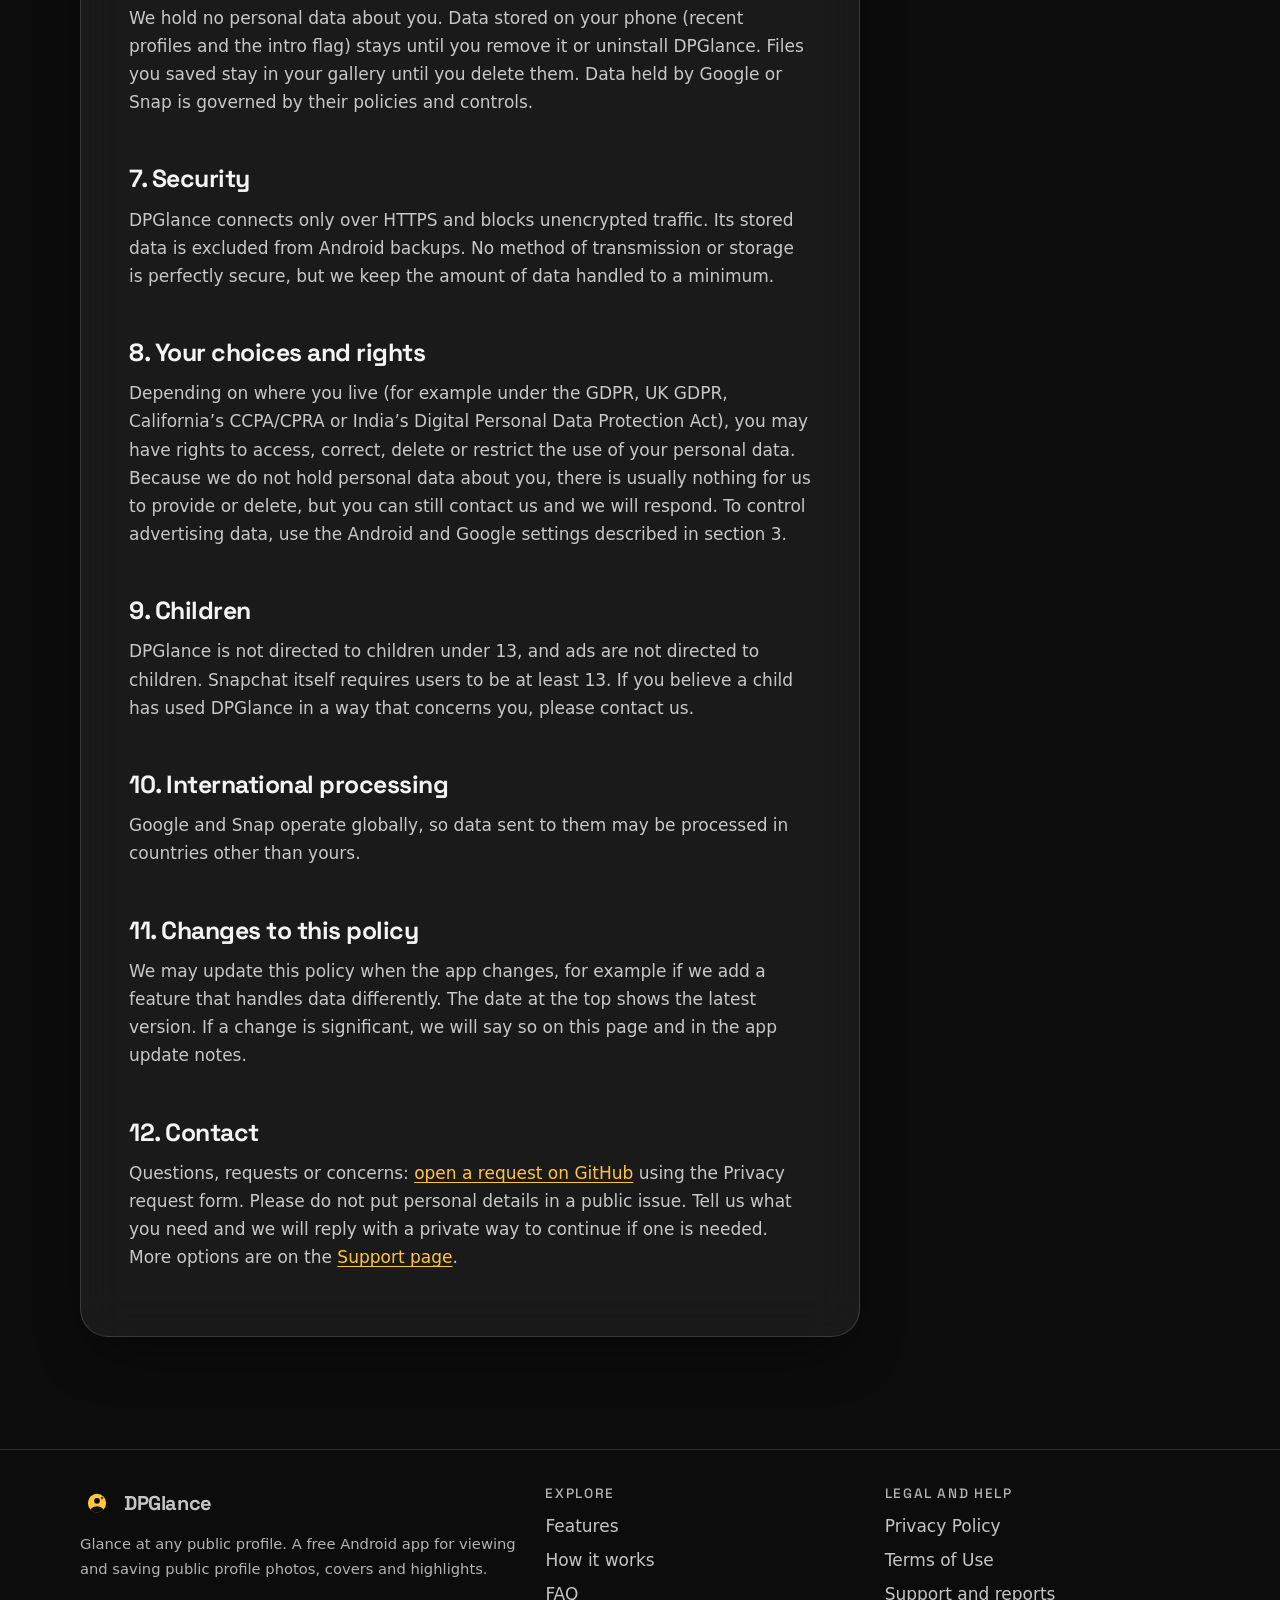
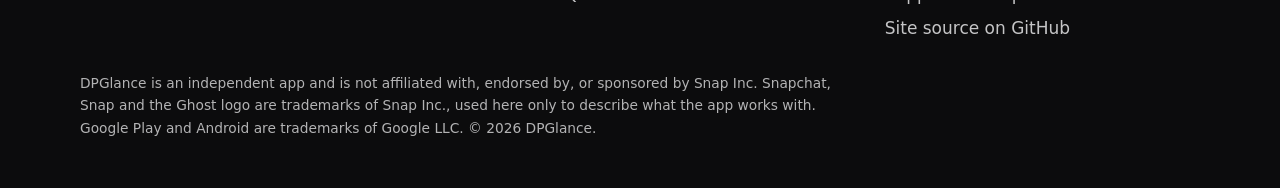
==== commit 11024fa8: "Use golden amber as the only accent colour and refresh the logo" ====
--- a/docs/privacy/index.html
+++ b/docs/privacy/index.html
@@ -17,13 +17,13 @@
 <meta property="og:image" content="https://soham-tejani.github.io/dpglance/assets/img/og-image.png">
 <meta property="og:image:width" content="1200">
 <meta property="og:image:height" content="630">
-<meta property="og:image:alt" content="DPGlance app icon, an amber profile avatar with a coral sparkle, on a dark glass background">
+<meta property="og:image:alt" content="DPGlance app icon, an amber profile avatar with a dark sparkle, on a dark glass background">
 <meta property="og:locale" content="en_US">
 <meta name="twitter:card" content="summary_large_image">
 <meta name="twitter:title" content="Privacy Policy | DPGlance">
 <meta name="twitter:description" content="How DPGlance handles your data: clipboard checks happen on your device, no accounts or developer server, and ads come from Google AdMob with consent where required.">
 <meta name="twitter:image" content="https://soham-tejani.github.io/dpglance/assets/img/og-image.png">
-<meta name="twitter:image:alt" content="DPGlance app icon, an amber profile avatar with a coral sparkle, on a dark glass background">
+<meta name="twitter:image:alt" content="DPGlance app icon, an amber profile avatar with a dark sparkle, on a dark glass background">
 <link rel="icon" href="../assets/img/favicon.svg" type="image/svg+xml">
 <link rel="icon" href="../favicon.ico" sizes="48x48">
 <link rel="apple-touch-icon" href="../assets/img/apple-touch-icon.png">
--- a/docs/assets/css/style.css
+++ b/docs/assets/css/style.css
@@ -2,8 +2,8 @@
 
 :root{
   --bg:#0c0c0d;--tint:#18181a;--surface:#2a2a2d;
-  --ink:#f4f4f5;--ink-2:rgba(244,244,245,.8);--ink-3:rgba(244,244,245,.72);--coral-text:#ffb8a5;
-  --amber:#ffc53d;--amber-2:#ffd36b;--coral:#ff6b4a;--amber-deep:#7a5410;--coral-deep:#8f2f1b;
+  --ink:#f4f4f5;--ink-2:rgba(244,244,245,.8);--ink-3:rgba(244,244,245,.72);--accent-text:#ffd978;
+  --amber:#ffc53d;--amber-2:#ffd36b;--amber-deep:#7a5410;
   --glass:rgba(255,255,255,.06);--glass-strong:rgba(255,255,255,.1);--edge:rgba(255,255,255,.14);--edge-hi:rgba(255,255,255,.28);
   --radius:28px;--radius-sm:18px;--max:1120px;
   --display:"Space Grotesk",ui-rounded,system-ui,-apple-system,"Segoe UI",Roboto,sans-serif;
@@ -24,7 +24,7 @@
 .aurora{position:fixed;inset:0;z-index:-1;overflow:hidden;background:var(--bg);pointer-events:none}
 .aurora i{position:absolute;border-radius:50%;filter:blur(90px);opacity:.55}
 .aurora i:nth-child(1){width:60vw;height:60vw;max-width:760px;max-height:760px;left:-14vw;top:-12vw;background:var(--amber-deep);opacity:.7}
-.aurora i:nth-child(2){width:52vw;height:52vw;max-width:680px;max-height:680px;right:-16vw;top:32vh;background:var(--coral-deep);opacity:.55}
+.aurora i:nth-child(2){width:52vw;height:52vw;max-width:680px;max-height:680px;right:-16vw;top:32vh;background:var(--amber-deep);opacity:.55}
 .aurora i:nth-child(3){width:46vw;height:46vw;max-width:600px;max-height:600px;left:8vw;bottom:-20vw;background:var(--amber-deep);opacity:.4}
 
 .wrap{width:min(var(--max),100% - 40px);margin-inline:auto}
@@ -34,8 +34,8 @@
 h3{font-size:1.2rem;letter-spacing:-.01em}
 p{margin:0 0 1em}
 .lead{font-size:clamp(1.05rem,2vw,1.25rem);color:var(--ink-2);max-width:56ch}
-.eyebrow{font-family:var(--display);font-weight:500;font-size:.85rem;letter-spacing:.14em;text-transform:uppercase;color:var(--coral-text);margin:0 0 .9rem}
-.grad{background:linear-gradient(100deg,var(--amber),var(--coral));-webkit-background-clip:text;background-clip:text;color:transparent}
+.eyebrow{font-family:var(--display);font-weight:500;font-size:.85rem;letter-spacing:.14em;text-transform:uppercase;color:var(--accent-text);margin:0 0 .9rem}
+.grad{background:linear-gradient(100deg,var(--amber-2),var(--amber));-webkit-background-clip:text;background-clip:text;color:transparent}
 
 /* glass */
 .glass{background:rgba(24,24,26,.92);border:1px solid var(--edge);border-radius:var(--radius);box-shadow:0 1px 0 var(--edge-hi) inset,0 24px 60px -24px rgba(0,0,0,.7)}
@@ -59,7 +59,7 @@
 .btn.primary{background:linear-gradient(180deg,var(--amber-2),var(--amber));color:#0c0c0d;border-color:transparent}
 .btn.primary:hover{background:linear-gradient(180deg,#ffe08f,var(--amber-2));color:#0c0c0d}
 .soon{display:inline-flex;align-items:center;gap:8px;padding:14px 22px;border-radius:999px;border:1px dashed var(--edge-hi);color:var(--ink-2);font-weight:500}
-.dot{width:9px;height:9px;border-radius:50%;background:var(--coral);box-shadow:0 0 0 4px rgba(255,107,74,.2)}
+.dot{width:9px;height:9px;border-radius:50%;background:var(--amber);box-shadow:0 0 0 4px rgba(255,197,61,.2)}
 .chips{display:flex;flex-wrap:wrap;gap:10px;list-style:none;padding:0;margin:26px 0 0}
 .chips li{padding:7px 14px;border-radius:999px;border:1px solid var(--edge);background:var(--glass);font-size:.9rem;color:var(--ink-2)}
 
@@ -72,12 +72,12 @@
 .screen{position:relative;height:100%;border-radius:36px;overflow:hidden;background:var(--bg);padding:20px 16px;display:flex;flex-direction:column;align-items:center;gap:12px;font-size:13px}
 .screen .orb{position:absolute;border-radius:50%;filter:blur(40px)}
 .screen .o1{width:220px;height:220px;left:-60px;top:-50px;background:var(--amber-deep);opacity:.85}
-.screen .o2{width:200px;height:200px;right:-70px;bottom:40px;background:var(--coral-deep);opacity:.7}
+.screen .o2{width:200px;height:200px;right:-70px;bottom:40px;background:var(--amber-deep);opacity:.7}
 .screen>*:not(.orb){position:relative}
 .bar{align-self:stretch;display:flex;align-items:center;gap:10px;font-family:var(--display);font-weight:700;font-size:15px}
 .bar b{width:30px;height:30px;border-radius:50%;border:1px solid var(--edge-hi);background:var(--glass-strong);display:grid;place-items:center;font-weight:400}
 .dp{width:112px;height:112px;border-radius:50%;padding:6px;border:2px solid var(--edge-hi);background:var(--glass)}
-.dp span{display:block;width:100%;height:100%;border-radius:50%;background:radial-gradient(circle at 35% 30%,var(--amber-2),var(--coral) 70%,var(--coral-deep))}
+.dp span{display:block;width:100%;height:100%;border-radius:50%;background:radial-gradient(circle at 35% 30%,var(--amber-2),var(--amber) 70%,var(--amber-deep))}
 .screen .name{font-family:var(--display);font-weight:700;font-size:19px;line-height:1.1;margin-top:2px}
 .screen .handle{color:var(--ink-2);font-size:12px;margin-top:-6px}
 .watch{align-self:stretch;text-align:center;padding:12px;border-radius:999px;background:linear-gradient(180deg,var(--amber-2),var(--amber));color:#0c0c0d;font-weight:600;font-size:13px}
